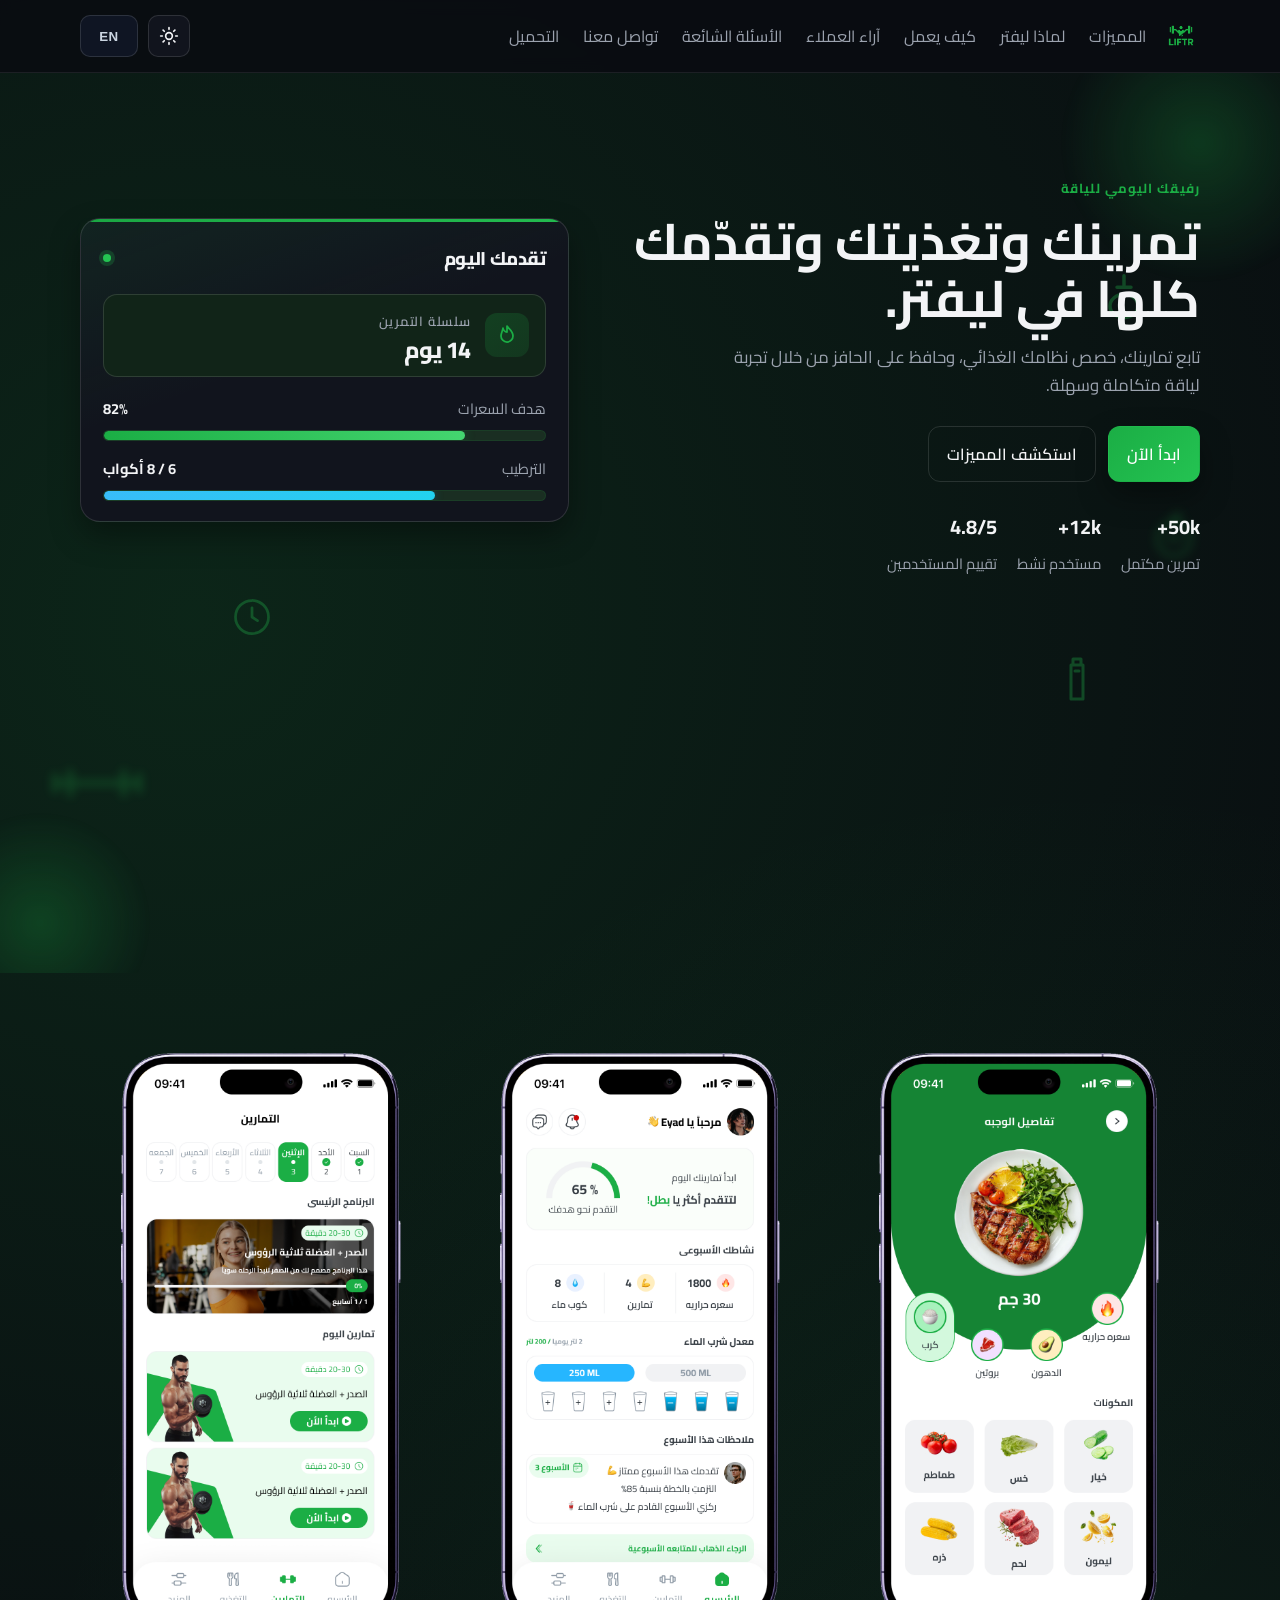
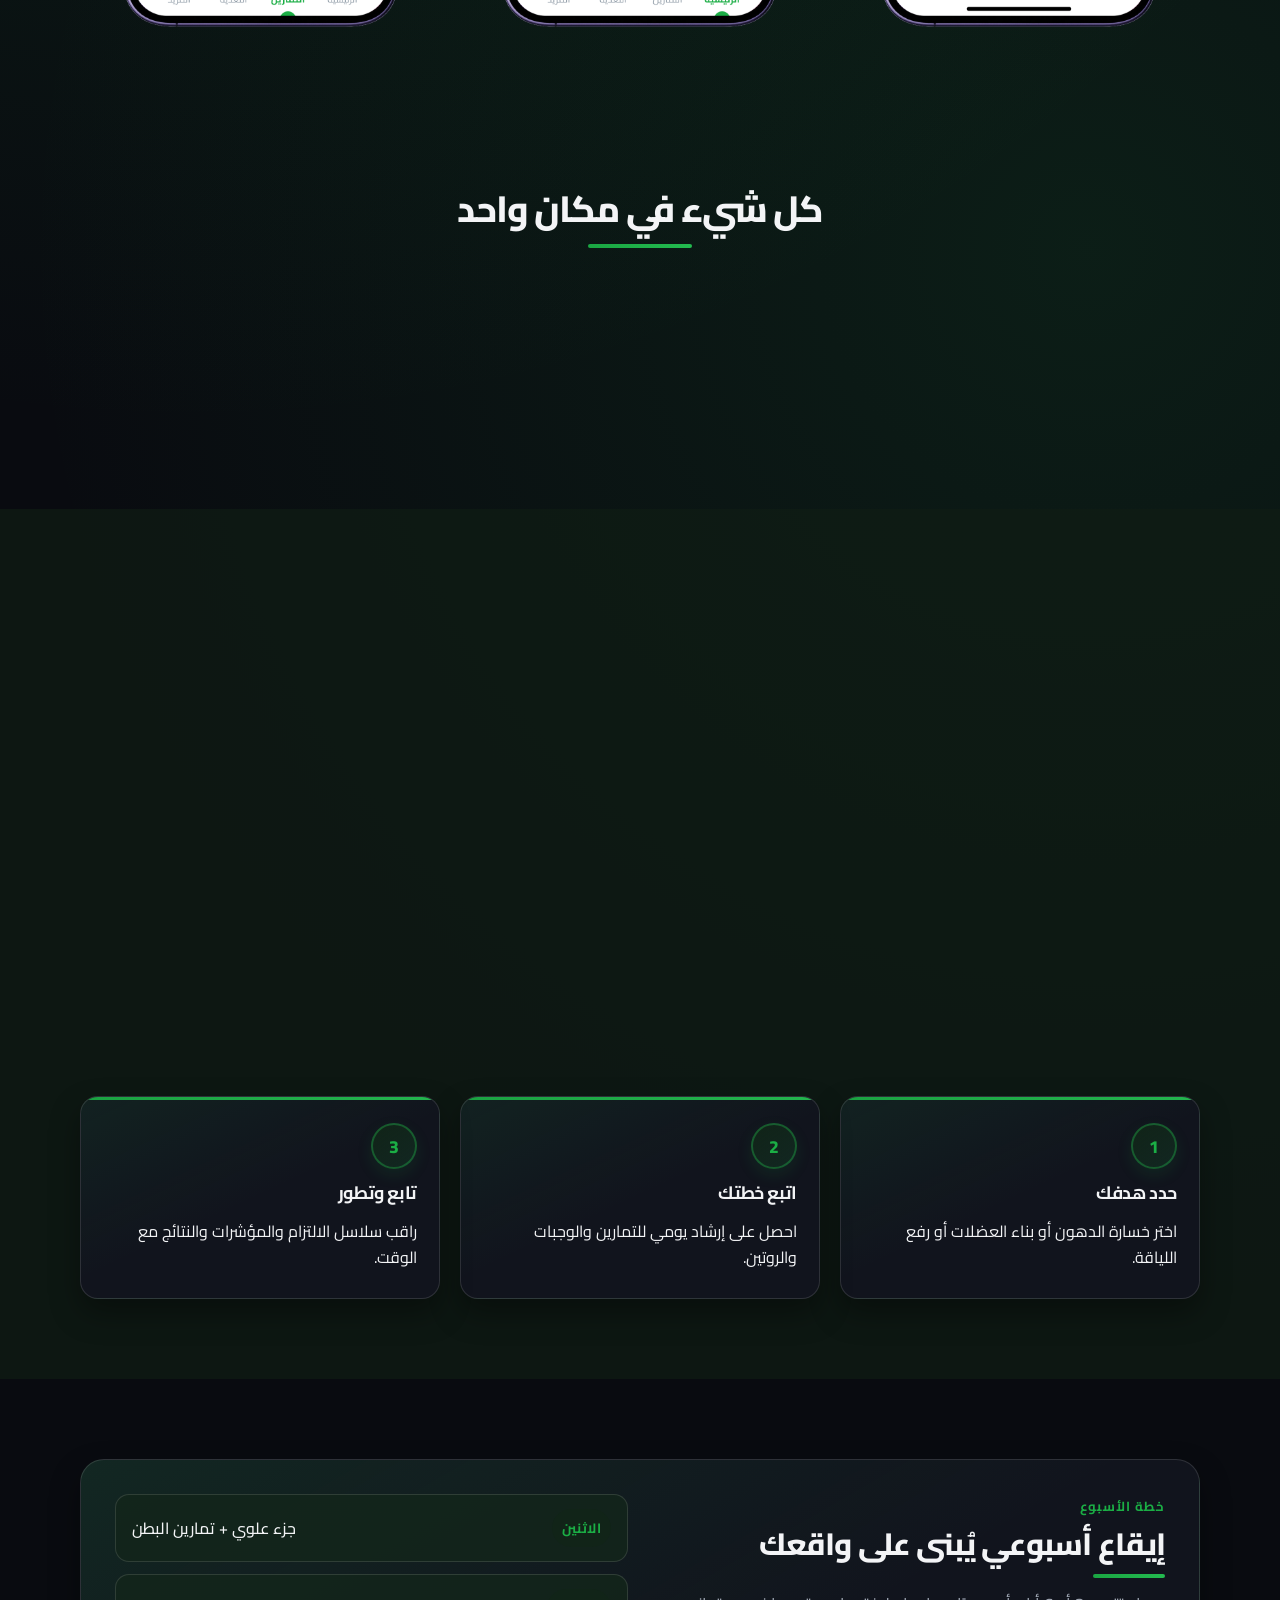
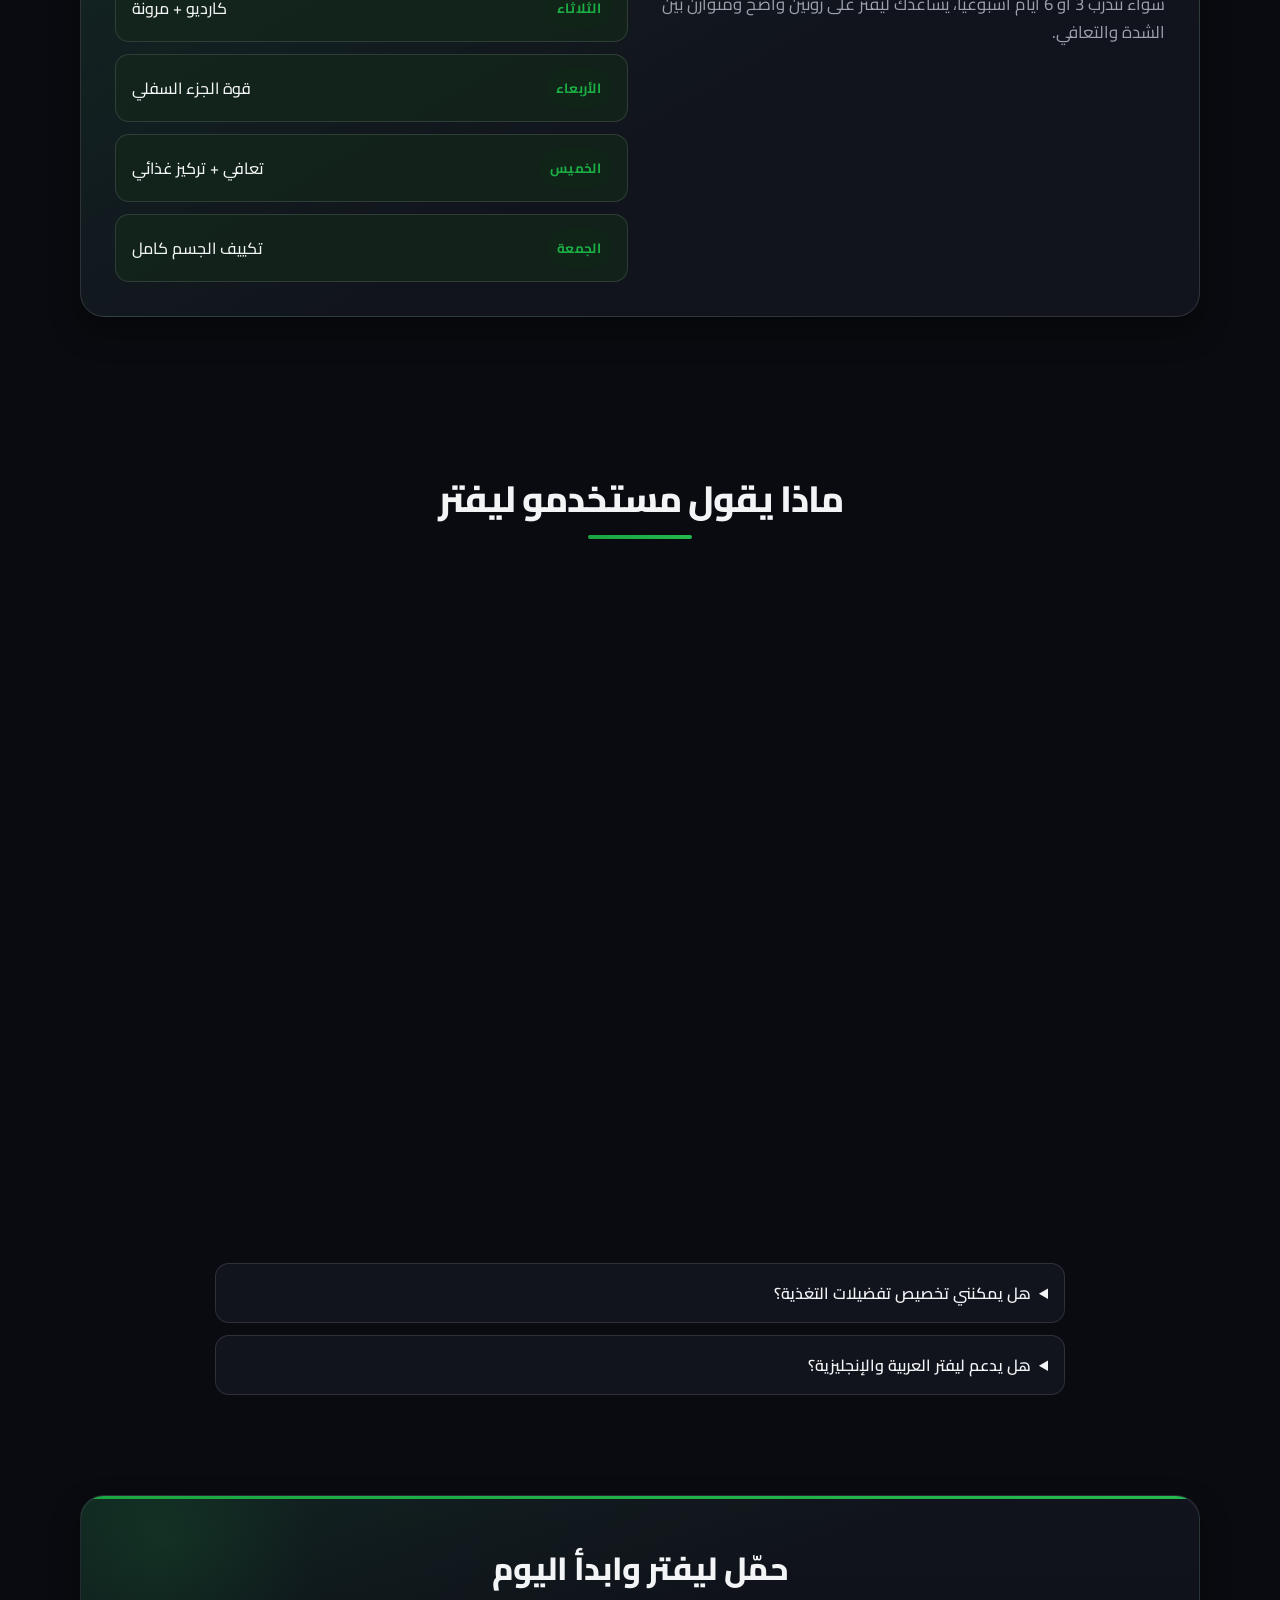
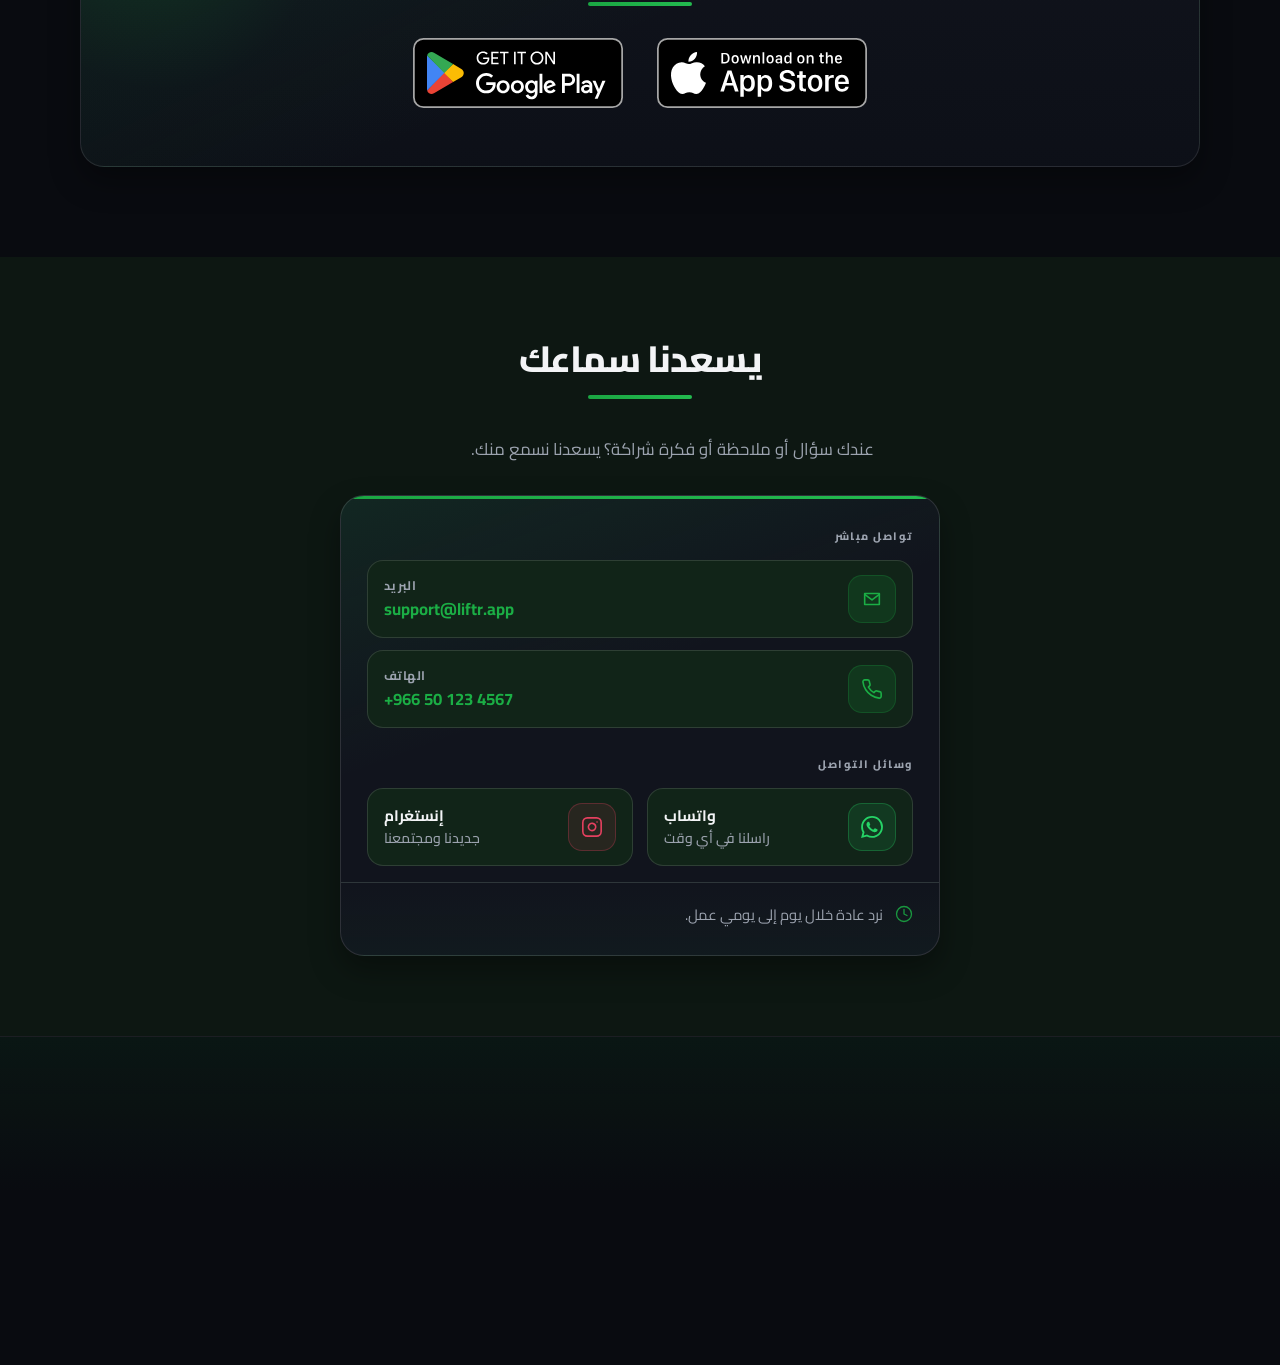
==== index.html @ 3a96a2fb "first commit" ====
<!DOCTYPE html>
<html lang="ar" dir="rtl">
  <head>
    <meta charset="UTF-8" />
    <script>
      (function () {
        try {
          var t = localStorage.getItem("siteTheme");
          document.documentElement.setAttribute(
            "data-theme",
            t === "light" || t === "dark" ? t : "dark"
          );
        } catch (e) {
          document.documentElement.setAttribute("data-theme", "dark");
        }
      })();
    </script>
    <meta name="viewport" content="width=device-width, initial-scale=1.0" />
    <title>Liftr - Fitness, Nutrition, Progress</title>
    <meta
      name="description"
      content="Liftr helps you build healthy habits with personalized workouts, nutrition tracking, and progress insights."
    />
    <link rel="preconnect" href="https://fonts.googleapis.com" />
    <link rel="preconnect" href="https://fonts.gstatic.com" crossorigin />
    <link
      href="https://fonts.googleapis.com/css2?family=Cairo:wght@400;500;600;700;800&display=swap"
      rel="stylesheet"
    />
    <link rel="stylesheet" href="./styles.css" />
  </head>
  <body>
    <header class="site-header reveal">
      <div class="container nav-wrap">
        <a href="#" class="logo" aria-label="Liftr home">
          <img src="./assets/logo.png" alt="Liftr logo" />
        </a>
        <nav class="nav" id="navMenu">
          <a href="#features" data-i18n="navFeatures">Features</a>
          <a href="#highlights" data-i18n="navHighlights">Highlights</a>
          <a href="#how-it-works" data-i18n="navHow">How it works</a>
          <a href="#testimonials" data-i18n="navTestimonials">Testimonials</a>
          <a href="#faq" data-i18n="navFaq">FAQ</a>
          <a href="#contact" data-i18n="navContact">Contact</a>
          <a href="#download" data-i18n="navDownload">Download</a>
        </nav>
        <div class="header-tools">
          <button type="button" class="theme-toggle" aria-label="Toggle light and dark theme">
            <svg
              class="icon-sun"
              xmlns="http://www.w3.org/2000/svg"
              width="20"
              height="20"
              fill="none"
              stroke="currentColor"
              stroke-width="2"
              stroke-linecap="round"
              viewBox="0 0 24 24"
              aria-hidden="true"
            >
              <circle cx="12" cy="12" r="4" />
              <path
                d="M12 2v2M12 20v2M4.93 4.93l1.41 1.41M17.66 17.66l1.41 1.41M2 12h2M20 12h2M6.34 17.66l-1.41 1.41M19.07 4.93l-1.41 1.41"
              />
            </svg>
            <svg
              class="icon-moon"
              xmlns="http://www.w3.org/2000/svg"
              width="20"
              height="20"
              fill="none"
              stroke="currentColor"
              stroke-width="2"
              stroke-linecap="round"
              stroke-linejoin="round"
              viewBox="0 0 24 24"
              aria-hidden="true"
            >
              <path d="M21 12.79A9 9 0 1111.21 3a7 7 0 009.79 9.79z" />
            </svg>
          </button>
          <button type="button" class="language-toggle" aria-label="Toggle language">EN</button>
        </div>
        <button class="menu-btn" id="menuBtn" aria-label="Toggle menu">
          <span></span><span></span><span></span>
        </button>
      </div>
    </header>

    <main>
      <section class="hero">
        <div class="hero-orb hero-orb-1"></div>
        <div class="hero-orb hero-orb-2"></div>
        <div class="hero-decor" aria-hidden="true">
          <div class="hero-float hero-float--blur hero-float--1">
            <svg xmlns="http://www.w3.org/2000/svg" viewBox="0 0 24 24" fill="none" stroke="currentColor" stroke-width="1.5" stroke-linecap="round" stroke-linejoin="round">
              <path d="M6 12h12M4 10v4M20 10v4M8 9v6M16 9v6" />
            </svg>
          </div>
          <div class="hero-float hero-float--sharp hero-float--2">
            <svg xmlns="http://www.w3.org/2000/svg" viewBox="0 0 24 24" fill="none" stroke="currentColor" stroke-width="1.5" stroke-linecap="round" stroke-linejoin="round">
              <path d="M12 2v4M9 7h6" />
              <ellipse cx="12" cy="15" rx="6" ry="5" />
            </svg>
          </div>
          <div class="hero-float hero-float--blur hero-float--3">
            <svg xmlns="http://www.w3.org/2000/svg" viewBox="0 0 24 24" fill="none" stroke="currentColor" stroke-width="1.5" stroke-linecap="round" stroke-linejoin="round">
              <path d="M2 12h20M1 10v4M23 10v4M5 9v6M19 9v6" />
            </svg>
          </div>
          <div class="hero-float hero-float--sharp hero-float--4">
            <svg xmlns="http://www.w3.org/2000/svg" viewBox="0 0 24 24" fill="none" stroke="currentColor" stroke-width="1.5" stroke-linecap="round" stroke-linejoin="round">
              <path d="M10 2h4v3h-4V2zM9 5h6v17H9V5zM11 8h2" />
            </svg>
          </div>
          <div class="hero-float hero-float--blur hero-float--5">
            <svg xmlns="http://www.w3.org/2000/svg" viewBox="0 0 24 24" fill="none" stroke="currentColor" stroke-width="1.5" stroke-linecap="round" stroke-linejoin="round">
              <circle cx="12" cy="14" r="7" />
              <path d="M12 7V4M12 4h3M9 14h6" />
            </svg>
          </div>
          <div class="hero-float hero-float--sharp hero-float--6">
            <svg xmlns="http://www.w3.org/2000/svg" viewBox="0 0 24 24" fill="none" stroke="currentColor" stroke-width="1.5" stroke-linecap="round" stroke-linejoin="round">
              <path d="M12 21a9 9 0 100-18 9 9 0 000 18z" />
              <path d="M12 7v5l3 2" />
            </svg>
          </div>
        </div>
        <div class="container hero-grid">
          <div class="reveal">
            <p class="eyebrow" data-i18n="heroEyebrow">YOUR FITNESS COMPANION</p>
            <h1 data-i18n="heroTitle">Workouts, nutrition, and progress—all in Liftr.</h1>
            <p class="hero-text" data-i18n="heroText">
              Track workouts, personalize nutrition, and stay motivated with a
              simple all-in-one fitness app experience.
            </p>
            <div class="hero-actions">
              <a href="#download" class="btn btn-primary" data-i18n="heroBtnPrimary">Get Started</a>
              <a href="#features" class="btn btn-outline" data-i18n="heroBtnSecondary">Explore Features</a>
            </div>
            <div class="metrics">
              <div class="reveal reveal-delay-3">
                <h3 class="count-up" data-target="50">0</h3>
                <p data-i18n="metricOne">Workouts completed</p>
              </div>
              <div class="reveal reveal-delay-4">
                <h3 class="count-up" data-target="12">0</h3>
                <p data-i18n="metricTwo">Active users</p>
              </div>
              <div class="reveal reveal-delay-5">
                <h3>4.8/5</h3>
                <p data-i18n="metricThree">User rating</p>
              </div>
            </div>
          </div>
          <div class="hero-card reveal reveal-delay-2">
            <div class="hero-card-header">
              <h2 data-i18n="progressTitle">Today's Progress</h2>
              <span class="hero-card-live" aria-hidden="true"></span>
            </div>

            <div class="hero-streak">
              <div class="hero-streak-icon" aria-hidden="true">
                <svg xmlns="http://www.w3.org/2000/svg" viewBox="0 0 24 24" fill="none" stroke="currentColor" stroke-width="1.75" stroke-linecap="round" stroke-linejoin="round">
                  <path d="M12 3c2 3 6 5 6 10a6 6 0 11-12 0c0-3 2-6 2-8 0 2 2 4 4 4z" />
                </svg>
              </div>
              <div class="hero-streak-copy">
                <p class="hero-streak-label" data-i18n="progressOneLabel">Workout Streak</p>
                <p class="hero-streak-value" data-i18n="progressOneValue">14 Days</p>
              </div>
            </div>

            <div class="hero-track">
              <div class="hero-track-head">
                <span data-i18n="progressTwoLabel">Calories Goal</span>
                <strong>82%</strong>
              </div>
              <div class="hero-bar" aria-hidden="true"><span style="width: 82%"></span></div>
            </div>

            <div class="hero-track">
              <div class="hero-track-head">
                <span data-i18n="progressThreeLabel">Hydration</span>
                <strong data-i18n="progressThreeValue">6 / 8 Glasses</strong>
              </div>
              <div class="hero-bar hero-bar--soft" aria-hidden="true"><span style="width: 75%"></span></div>
            </div>
          </div>
        </div>
      </section>

      <section class="section" id="screenshots">
        <div class="container">
          <div class="app-screens-grid">
            <article class="app-screen-card reveal reveal-delay-1">
              <img src="./assets/Device.png" alt="Liftr meal details screen" />
            </article>
            <article class="app-screen-card app-screen-card-featured reveal reveal-delay-2">
              <img src="./assets/Device2.png" alt="Liftr home dashboard screen" />
            </article>
            <article class="app-screen-card reveal reveal-delay-3">
              <img src="./assets/Device3.png" alt="Liftr workouts screen" />
            </article>
          </div>
        </div>
      </section>

      <section class="section" id="features">
        <div class="container">
          <h2 class="section-title reveal" data-i18n="featuresTitle">Everything in one place</h2>
          <div class="cards">
            <article class="card reveal reveal-delay-1">
              <h3 data-i18n="featureOneTitle">Smart Workouts</h3>
              <p data-i18n="featureOneText">
                Personalized training plans that adapt to your goals and level.
              </p>
            </article>
            <article class="card reveal reveal-delay-2">
              <h3 data-i18n="featureTwoTitle">Nutrition Tracking</h3>
              <p data-i18n="featureTwoText">
                Plan meals, monitor macros, and stay consistent with your diet.
              </p>
            </article>
            <article class="card reveal reveal-delay-3">
              <h3 data-i18n="featureThreeTitle">Progress Insights</h3>
              <p data-i18n="featureThreeText">
                Visualize your achievements and keep improving every week.
              </p>
            </article>
          </div>
        </div>
      </section>

      <section class="section alt" id="highlights">
        <div class="container highlights-grid">
          <article class="card highlight-card reveal reveal-delay-1">
            <div class="highlight-card-inner">
              <div class="highlight-card-icon" aria-hidden="true">
                <svg xmlns="http://www.w3.org/2000/svg" fill="none" viewBox="0 0 24 24" stroke-width="1.5" stroke="currentColor">
                  <path stroke-linecap="round" stroke-linejoin="round" d="M9.813 15.904L9 18.75l-.813-2.846a4.5 4.5 0 00-3.09-3.09L2.25 12l2.846-.813a4.5 4.5 0 003.09-3.09L9 5.25l.813 2.846a4.5 4.5 0 003.09 3.09L15.75 12l-2.846.813a4.5 4.5 0 00-3.09 3.09zM18.259 8.715L18 9.75l-.259-1.035a3.375 3.375 0 00-2.455-2.456L14.25 6l1.036-.259a3.375 3.375 0 002.455-2.456L18 2.25l.259 1.035a3.375 3.375 0 002.456 2.456L21.75 6l-1.035.259a3.375 3.375 0 00-2.456 2.456zM16.894 20.567L16.5 21.75l-.394-1.183a2.25 2.25 0 00-1.423-1.423L13.5 18.75l1.183-.394a2.25 2.25 0 001.423-1.423l.394-1.183.394 1.183a2.25 2.25 0 001.423 1.423l1.183.394-1.183.394a2.25 2.25 0 00-1.423 1.423z" />
                </svg>
              </div>
              <div class="highlight-card-content">
                <h3 data-i18n="highlightOneTitle">AI-based plan suggestions</h3>
                <p data-i18n="highlightOneText">
                  Liftr suggests balanced workout and meal combinations based on your selected goal and current progress.
                </p>
              </div>
            </div>
          </article>
          <article class="card highlight-card reveal reveal-delay-2">
            <div class="highlight-card-inner">
              <div class="highlight-card-icon" aria-hidden="true">
                <svg xmlns="http://www.w3.org/2000/svg" fill="none" viewBox="0 0 24 24" stroke-width="1.5" stroke="currentColor">
                  <path stroke-linecap="round" stroke-linejoin="round" d="M14.857 17.082a23.848 23.848 0 005.454-1.082A2.918 2.918 0 0018.75 14.25v-2.109a8.25 8.25 0 10-16.5 0v2.109a2.918 2.918 0 001.059 2.688 23.848 23.848 0 005.454 1.082M9.75 19.5h4.5M12 21.75a2.25 2.25 0 002.25-2.25h-4.5a2.25 2.25 0 002.25 2.25z" />
                </svg>
              </div>
              <div class="highlight-card-content">
                <h3 data-i18n="highlightTwoTitle">Daily habit reminders</h3>
                <p data-i18n="highlightTwoText">
                  Build consistency with hydration, nutrition, and movement reminders tailored to your schedule.
                </p>
              </div>
            </div>
          </article>
          <article class="card highlight-card reveal reveal-delay-3">
            <div class="highlight-card-inner">
              <div class="highlight-card-icon" aria-hidden="true">
                <svg xmlns="http://www.w3.org/2000/svg" fill="none" viewBox="0 0 24 24" stroke-width="1.5" stroke="currentColor">
                  <path stroke-linecap="round" stroke-linejoin="round" d="M15 19.128a9.38 9.38 0 002.625.372 9.337 9.337 0 004.121-.952 4.125 4.125 0 00-7.533-2.493M15 19.128v-.003c0-1.113-.285-2.16-.786-3.07M15 19.128v.106A12.318 12.318 0 018.624 21c-2.331 0-4.512-.645-6.374-1.766l-.001-.109a6.375 6.375 0 0111.964-3.07M12 6.375a3.375 3.375 0 11-6.75 0 3.375 3.375 0 016.75 0Zm8.25 2.25a2.625 2.625 0 11-5.25 0 2.625 2.625 0 015.25 0Z" />
                </svg>
              </div>
              <div class="highlight-card-content">
                <h3 data-i18n="highlightThreeTitle">Community motivation</h3>
                <p data-i18n="highlightThreeText">
                  Stay encouraged with progress sharing, badges, and friendly milestones that keep you moving forward.
                </p>
              </div>
            </div>
          </article>
          <article class="card highlight-card reveal reveal-delay-4">
            <div class="highlight-card-inner">
              <div class="highlight-card-icon" aria-hidden="true">
                <svg xmlns="http://www.w3.org/2000/svg" fill="none" viewBox="0 0 24 24" stroke-width="1.5" stroke="currentColor">
                  <path stroke-linecap="round" stroke-linejoin="round" d="M3 13.125C3 12.504 3.504 12 4.125 12h2.25c.621 0 1.125.504 1.125 1.125v6.75C7.5 20.496 6.996 21 6.375 21h-2.25A1.125 1.125 0 013 19.875v-6.75zM9.75 8.625c0-.621.504-1.125 1.125-1.125h2.25c.621 0 1.125.504 1.125 1.125v11.25c0 .621-.504 1.125-1.125 1.125h-2.25a1.125 1.125 0 01-1.125-1.125V8.625zM16.5 4.125c0-.621.504-1.125 1.125-1.125h2.25C20.496 3 21 3.504 21 4.125v15.75c0 .621-.504 1.125-1.125 1.125h-2.25a1.125 1.125 0 01-1.125-1.125V4.125z" />
                </svg>
              </div>
              <div class="highlight-card-content">
                <h3 data-i18n="highlightFourTitle">Performance analytics</h3>
                <p data-i18n="highlightFourText">
                  See trends for strength, endurance, and calorie balance across days, weeks, and months.
                </p>
              </div>
            </div>
          </article>
        </div>
      </section>

      <section class="section alt" id="how-it-works">
        <div class="container">
          <h2 class="section-title reveal" data-i18n="howTitle">Three steps to a stronger routine</h2>
          <div class="steps">
            <div class="step reveal reveal-delay-1">
              <span>1</span>
              <h3 data-i18n="stepOneTitle">Set your goal</h3>
              <p data-i18n="stepOneText">Choose fat loss, muscle gain, or improved endurance.</p>
            </div>
            <div class="step reveal reveal-delay-2">
              <span>2</span>
              <h3 data-i18n="stepTwoTitle">Follow your plan</h3>
              <p data-i18n="stepTwoText">Get daily guidance for training, meals, and routines.</p>
            </div>
            <div class="step reveal reveal-delay-3">
              <span>3</span>
              <h3 data-i18n="stepThreeTitle">Track and improve</h3>
              <p data-i18n="stepThreeText">See your streaks, metrics, and milestones over time.</p>
            </div>
          </div>
        </div>
      </section>

      <section class="section">
        <div class="container weekly-plan">
          <div class="weekly-plan-intro reveal">
            <p class="eyebrow" data-i18n="weeklyEyebrow">WEEKLY FLOW</p>
            <h2 class="section-title section-title--start reveal" data-i18n="weeklyTitle">A weekly rhythm built around your life</h2>
            <p class="hero-text" data-i18n="weeklyText">
              Whether you train 3 days or 6 days a week, Liftr helps you keep a
              clear routine with balanced training intensity and recovery.
            </p>
          </div>
          <div class="plan-list">
            <div class="reveal reveal-delay-1"><strong data-i18n="dayMon">Mon</strong><span data-i18n="planMon">Upper Body + Core</span></div>
            <div class="reveal reveal-delay-2"><strong data-i18n="dayTue">Tue</strong><span data-i18n="planTue">Cardio + Mobility</span></div>
            <div class="reveal reveal-delay-3"><strong data-i18n="dayWed">Wed</strong><span data-i18n="planWed">Lower Body Strength</span></div>
            <div class="reveal reveal-delay-4"><strong data-i18n="dayThu">Thu</strong><span data-i18n="planThu">Recovery + Nutrition Focus</span></div>
            <div class="reveal reveal-delay-5"><strong data-i18n="dayFri">Fri</strong><span data-i18n="planFri">Full Body Conditioning</span></div>
          </div>
        </div>
      </section>

      <section class="section" id="testimonials">
        <div class="container">
          <h2 class="section-title reveal" data-i18n="testimonialsTitle">What Liftr users are saying</h2>
          <div class="cards testimonials">
            <blockquote class="card testimonial-card reveal reveal-delay-1">
              <span data-i18n="quoteOne">"Liftr made fitness simple for me. I finally stayed consistent."</span>
              <cite data-i18n="quoteOneName">- Eyad</cite>
            </blockquote>
            <blockquote class="card testimonial-card reveal reveal-delay-2">
              <span data-i18n="quoteTwo">"I can see progress every week, and that keeps me motivated."</span>
              <cite data-i18n="quoteTwoName">- Mohamed</cite>
            </blockquote>
            <blockquote class="card testimonial-card reveal reveal-delay-3">
              <span data-i18n="quoteThree">"Having my plan and meals in one place saves me time every day."</span>
              <cite data-i18n="quoteThreeName">- Ammar</cite>
            </blockquote>
            <blockquote class="card testimonial-card reveal reveal-delay-4">
              <span data-i18n="quoteFour">"The workout and meal flow is very smooth. Great app design."</span>
              <cite data-i18n="quoteFourName">- Rana</cite>
            </blockquote>
          </div>
        </div>
      </section>

      <section class="section" id="faq">
        <div class="container">
          <h2 class="section-title reveal" data-i18n="faqTitle">Questions, answered</h2>
          <div class="faq-list">
            <details class="faq-item reveal reveal-delay-1">
              <summary data-i18n="faqOneQ">Is Liftr suitable for beginners?</summary>
              <p data-i18n="faqOneA">
                Yes. You can start with beginner-friendly plans and gradually
                level up as your confidence and strength improve.
              </p>
            </details>
            <details class="faq-item reveal reveal-delay-2">
              <summary data-i18n="faqTwoQ">Can I customize my nutrition preferences?</summary>
              <p data-i18n="faqTwoA">
                Absolutely. Liftr supports food preferences, disliked foods, and
                personalized nutrition goals.
              </p>
            </details>
            <details class="faq-item reveal reveal-delay-3">
              <summary data-i18n="faqThreeQ">Does Liftr support Arabic and English?</summary>
              <p data-i18n="faqThreeA">
                Yes. The app experience supports both Arabic and English language
                options.
              </p>
            </details>
          </div>
        </div>
      </section>

      <section class="cta" id="download">
        <div class="container cta-box reveal">
          <h2 class="section-title section-title--cta reveal" data-i18n="ctaTitle">Download Liftr and start today</h2>
          <div class="store-badges">
            <a href="#" class="store-badge" aria-label="Download on the App Store">
              <img
                class="store-badge-image"
                alt="Download on the App Store"
                src="./assets/appStore.svg"
              />
            </a>
            <a href="#" class="store-badge" aria-label="Get it on Google Play">
              <img
                class="store-badge-image"
                alt="Get it on Google Play"
                src="./assets/googlePlay.svg"
              />
            </a>
          </div>
        </div>
      </section>

      <section class="section alt" id="contact">
        <div class="container">
          <h2 class="section-title reveal" data-i18n="contactTitle">We'd love to hear from you</h2>
          <p class="contact-intro reveal reveal-delay-1" data-i18n="contactText">
            Questions, feedback, or partnership ideas? We would love to hear from you.
          </p>
          <div class="contact-card reveal reveal-delay-2">
            <div class="contact-card-body">
              <div class="contact-group">
                <p class="contact-group-label" data-i18n="contactDirectLabel">Direct</p>
                <div class="contact-links">
                  <a class="contact-link contact-link--email" href="mailto:support@liftr.app">
                    <span class="contact-link-icon-wrap" aria-hidden="true">
                      <span class="contact-link-icon">
                        <svg xmlns="http://www.w3.org/2000/svg" width="22" height="22" fill="none" stroke="currentColor" stroke-width="1.75" stroke-linecap="round" stroke-linejoin="round" viewBox="0 0 24 24">
                          <path d="M4 6h16v12H4V6z" />
                          <path d="M4 7l8 6 8-6" />
                        </svg>
                      </span>
                    </span>
                    <span class="contact-link-text">
                      <span class="contact-link-title contact-link-title--eyebrow" data-i18n="contactEmailLabel">Email</span>
                      <span class="contact-link-value" data-i18n="contactEmail">support@liftr.app</span>
                    </span>
                  </a>
                  <a class="contact-link contact-link--phone" href="tel:+966501234567">
                    <span class="contact-link-icon-wrap" aria-hidden="true">
                      <span class="contact-link-icon">
                        <svg xmlns="http://www.w3.org/2000/svg" width="22" height="22" fill="none" stroke="currentColor" stroke-width="1.75" stroke-linecap="round" stroke-linejoin="round" viewBox="0 0 24 24">
                          <path d="M22 16.92v3a2 2 0 0 1-2.18 2 19.79 19.79 0 0 1-8.63-3.07 19.5 19.5 0 0 1-6-6 19.79 19.79 0 0 1-3.07-8.67A2 2 0 0 1 4.11 2h3a2 2 0 0 1 2 1.72 12.84 12.84 0 0 0 .7 2.81 2 2 0 0 1-.45 2.11L8.09 9.91a16 16 0 0 0 6 6l1.27-1.27a2 2 0 0 1 2.11-.45 12.84 12.84 0 0 0 2.81.7A2 2 0 0 1 22 16.92z" />
                        </svg>
                      </span>
                    </span>
                    <span class="contact-link-text">
                      <span class="contact-link-title contact-link-title--eyebrow" data-i18n="contactPhoneLabel">Phone</span>
                      <span class="contact-link-value" data-i18n="contactPhone" dir="ltr">+966 50 123 4567</span>
                    </span>
                  </a>
                </div>
              </div>
              <div class="contact-group">
                <p class="contact-group-label" data-i18n="contactSocialLabel">Social</p>
                <div class="contact-links contact-links--social">
                  <a
                    class="contact-link contact-link--whatsapp"
                    href="https://wa.me/966501234567"
                    target="_blank"
                    rel="noopener noreferrer"
                  >
                    <span class="contact-link-icon-wrap" aria-hidden="true">
                      <span class="contact-link-icon">
                        <svg xmlns="http://www.w3.org/2000/svg" width="22" height="22" viewBox="0 0 24 24" fill="currentColor" aria-hidden="true">
                          <path
                            d="M17.472 14.382c-.297-.149-1.758-.867-2.03-.967-.273-.099-.471-.148-.67.15-.197.297-.767.966-.94 1.164-.173.199-.347.223-.644.075-.297-.15-1.255-.463-2.39-1.475-.883-.788-1.48-1.761-1.653-2.059-.173-.297-.018-.458.13-.606.134-.133.298-.347.446-.52.149-.174.198-.298.298-.497.099-.198.05-.371-.025-.52-.075-.149-.669-1.612-.916-2.207-.242-.579-.487-.5-.669-.51-.173-.008-.371-.01-.57-.01-.198 0-.52.074-.792.372-.272.297-1.04 1.016-1.04 2.479 0 1.462 1.065 2.875 1.213 3.074.149.198 2.096 3.2 5.077 4.487.709.306 1.262.489 1.694.625.712.227 1.36.195 1.871.118.571-.085 1.758-.719 2.006-1.413.248-.694.248-1.289.173-1.413-.074-.124-.272-.198-.57-.347m-5.421 7.403h-.004a9.87 9.87 0 01-5.031-1.378l-.361-.214-3.741.982.998-3.648-.235-.374a9.86 9.86 0 01-1.51-5.26c.001-5.45 4.436-9.884 9.888-9.884 2.64 0 5.122 1.03 6.988 2.898a9.825 9.825 0 012.893 6.994c-.003 5.45-4.437 9.884-9.885 9.884m8.413-18.297A11.815 11.815 0 0012.05 0C5.495 0 .16 5.335.157 11.892c0 2.096.547 4.142 1.588 5.945L.057 24l6.305-1.654a11.882 11.882 0 005.683 1.448h.005c6.554 0 11.89-5.335 11.893-11.893a11.821 11.821 0 00-3.48-8.413z"
                          />
                        </svg>
                      </span>
                    </span>
                    <span class="contact-link-text">
                      <span class="contact-link-title" data-i18n="contactWhatsApp">WhatsApp</span>
                      <span class="contact-link-hint" data-i18n="contactWhatsAppHint">Message us anytime</span>
                    </span>
                  </a>
                  <a
                    class="contact-link contact-link--instagram"
                    href="https://www.instagram.com/liftr.app/"
                    target="_blank"
                    rel="noopener noreferrer"
                  >
                    <span class="contact-link-icon-wrap" aria-hidden="true">
                      <span class="contact-link-icon">
                        <svg xmlns="http://www.w3.org/2000/svg" width="22" height="22" viewBox="0 0 24 24" fill="none" stroke="currentColor" stroke-width="1.75" stroke-linecap="round" stroke-linejoin="round" aria-hidden="true">
                          <rect x="2" y="2" width="20" height="20" rx="5" ry="5" />
                          <path d="M16 11.37A4 4 0 1 1 12.63 8 4 4 0 0 1 16 11.37z" />
                          <line x1="17.5" y1="6.5" x2="17.51" y2="6.5" />
                        </svg>
                      </span>
                    </span>
                    <span class="contact-link-text">
                      <span class="contact-link-title" data-i18n="contactInstagram">Instagram</span>
                      <span class="contact-link-hint" data-i18n="contactInstagramHint">Updates &amp; community</span>
                    </span>
                  </a>
                </div>
              </div>
            </div>
            <div class="contact-note-wrap">
              <span class="contact-note-icon" aria-hidden="true">
                <svg xmlns="http://www.w3.org/2000/svg" width="18" height="18" fill="none" stroke="currentColor" stroke-width="1.75" stroke-linecap="round" stroke-linejoin="round" viewBox="0 0 24 24">
                  <circle cx="12" cy="12" r="10" />
                  <path d="M12 6v6l4 2" />
                </svg>
              </span>
              <p class="contact-note" data-i18n="contactNote">We usually reply within 1–2 business days.</p>
            </div>
          </div>
        </div>
      </section>
    </main>

    <footer class="site-footer">
      <div class="container footer-inner reveal">
        <div class="footer-grid">
          <div class="footer-brand-block">
            <a href="#" class="footer-brand" aria-label="Liftr home">
              <img src="./assets/logo.png" alt="" width="40" height="40" decoding="async" />
            </a>
            <p class="footer-tagline" data-i18n="footerTagline">
              Fitness, nutrition, and progress in one simple app.
            </p>
          </div>
          <nav class="footer-nav" aria-label="Footer">
            <p class="footer-nav-heading" data-i18n="footerQuickHeading">Quick links</p>
            <ul class="footer-nav-list">
              <li><a href="#features" data-i18n="navFeatures">Features</a></li>
              <li><a href="#highlights" data-i18n="navHighlights">Highlights</a></li>
              <li><a href="#how-it-works" data-i18n="navHow">How it works</a></li>
              <li><a href="#faq" data-i18n="navFaq">FAQ</a></li>
              <li><a href="#contact" data-i18n="navContact">Contact</a></li>
              <li><a href="#download" data-i18n="navDownload">Download</a></li>
            </ul>
          </nav>
        </div>
        <div class="footer-meta">
          <p class="footer-copy" data-i18n-html="footerRights">
            © <span id="year"></span> Liftr. All rights reserved.
          </p>
          <div class="footer-legal-links">
            <a href="./privacy-policy.html" data-i18n="footerPrivacy">Privacy Policy</a>
            <span class="footer-meta-sep" aria-hidden="true">·</span>
            <a href="./terms-and-conditions.html" data-i18n="footerTerms">Terms & Conditions</a>
          </div>
        </div>
      </div>
    </footer>

    <script src="./theme.js"></script>
    <script src="./script.js"></script>
  </body>
</html>
---- styles.css ----
:root {
  --primary: #1bae45;
  --primary-2: #24c352;
}

html {
  color-scheme: dark;
  --bg: #090b10;
  --panel: #11141d;
  --text: #f3f4f6;
  --muted: #9ca3af;
  --primary-light: #112418;
  --border: rgba(255, 255, 255, 0.12);
  --shadow: 0 14px 30px rgba(0, 0, 0, 0.35);
  --header-bg: rgba(10, 12, 18, 0.92);
  --header-border: rgba(255, 255, 255, 0.08);
  --body-gradient: radial-gradient(circle at 15% 10%, rgba(27, 174, 69, 0.16), transparent 25%),
    radial-gradient(circle at 85% 30%, rgba(36, 195, 82, 0.1), transparent 24%), #090b10;
  --alt-bg: rgba(16, 30, 21, 0.66);
  --plan-row-bg: rgba(20, 38, 27, 0.84);
  --bar-track: #1a2e22;
  --menu-icon: #d1d5db;
  --cta-bg: linear-gradient(180deg, rgba(17, 20, 29, 0.98), rgba(13, 16, 24, 0.98));
  --cta-border: rgba(255, 255, 255, 0.1);
  --app-screen-bg: linear-gradient(180deg, rgba(17, 20, 29, 0.98), rgba(13, 16, 24, 0.98));
  --app-screen-border: rgba(255, 255, 255, 0.1);
  --nav-mobile-bg: #11141d;
  --footer-border: rgba(255, 255, 255, 0.08);
  --cite-color: #4ade80;
  --legal-body-gradient: var(--body-gradient);
  --legal-hero-title: #24c352;
  --legal-badge-border: rgba(36, 195, 82, 0.35);
  --legal-badge-bg: rgba(27, 174, 69, 0.14);
  --legal-badge-text: #24c352;
  --legal-item-border: rgba(255, 255, 255, 0.1);
  --legal-item-bg: rgba(9, 12, 18, 0.72);
  --legal-item-heading: #f9fafb;
  --legal-item-text: #d1d5db;
  --legal-lang-bg: rgba(17, 24, 39, 0.85);
  --legal-lang-border: rgba(255, 255, 255, 0.1);
  --legal-lang-btn: #cbd5e1;
  --legal-lang-active-bg: linear-gradient(135deg, #1bae45, #24c352);
  --legal-lang-active-color: #ffffff;
  --legal-lang-active-border: #1bae45;
}

html[data-theme="light"] {
  color-scheme: light;
  --bg: #f7fff9;
  --panel: #ffffff;
  --text: #10321b;
  --muted: #5f7d69;
  --primary-light: #e9fcee;
  --border: #cfeedd;
  --shadow: 0 10px 25px rgba(27, 174, 69, 0.12);
  --header-bg: rgba(247, 255, 249, 0.9);
  --header-border: #e2f6ea;
  --body-gradient: linear-gradient(180deg, #f7fff9 0%, #effcf3 100%);
  --alt-bg: #e9fcee;
  --plan-row-bg: #e9fcee;
  --bar-track: #daf5e4;
  --menu-icon: #10321b;
  --cta-bg: linear-gradient(145deg, #effcf3, #e9fcee);
  --cta-border: #bce9cd;
  --app-screen-bg: #ffffff;
  --app-screen-border: #cfeedd;
  --nav-mobile-bg: #ffffff;
  --footer-border: #dff4e8;
  --cite-color: #2e934c;
  --legal-body-gradient: var(--body-gradient);
  --legal-hero-title: var(--primary);
  --legal-badge-border: rgba(27, 174, 69, 0.35);
  --legal-badge-bg: rgba(27, 174, 69, 0.12);
  --legal-badge-text: var(--primary-2);
  --legal-item-border: var(--border);
  --legal-item-bg: var(--primary-light);
  --legal-item-heading: var(--text);
  --legal-item-text: var(--muted);
  --legal-lang-bg: #f3f4f6;
  --legal-lang-border: #e5e7eb;
  --legal-lang-btn: #4b5563;
  --legal-lang-active-bg: #ffffff;
  --legal-lang-active-color: #111827;
  --legal-lang-active-border: #d1d5db;
}

* {
  box-sizing: border-box;
}

html,
body {
  margin: 0;
  padding: 0;
  font-family: "Cairo", sans-serif;
  background: var(--body-gradient);
  color: var(--text);
  scroll-behavior: smooth;
}

a {
  color: inherit;
  text-decoration: none;
}

.container {
  width: min(1120px, 92%);
  margin: 0 auto;
}

.site-header {
  position: sticky;
  top: 0;
  z-index: 100;
  backdrop-filter: blur(8px);
  background: var(--header-bg);
  border-bottom: 1px solid var(--header-border);
}

.nav-wrap {
  min-height: 72px;
  display: flex;
  align-items: center;
  justify-content: space-between;
  gap: 16px;
}

.logo {
  display: inline-flex;
  align-items: center;
  gap: 10px;
  font-size: 1.2rem;
  font-weight: 800;
  letter-spacing: 0.4px;
  color: var(--primary);
}

.logo img {
  width: 38px;
  height: 38px;
  object-fit: contain;
}

.nav {
  display: flex;
  gap: 24px;
  color: var(--muted);
}

.nav a:hover {
  color: var(--primary);
}

.header-tools {
  display: flex;
  align-items: center;
  gap: 10px;
  margin-inline-start: auto;
}

.language-toggle,
.theme-toggle {
  min-width: 54px;
  height: 42px;
  border-radius: 10px;
  border: 1px solid var(--border);
  background: var(--panel);
  color: var(--text);
  font-weight: 700;
  cursor: pointer;
  transition: transform 0.2s ease, border-color 0.2s ease, background 0.2s ease;
}

.language-toggle:hover,
.theme-toggle:hover {
  transform: translateY(-1px);
  border-color: var(--primary);
}

.language-toggle {
  min-width: 58px;
  letter-spacing: 0.4px;
}

html[data-theme="dark"] .language-toggle {
  background: rgba(17, 24, 39, 0.85);
  color: #cbd5e1;
}

html[data-theme="light"] .language-toggle {
  background: #f8fffa;
  color: #1f2937;
}

.theme-toggle {
  width: 42px;
  min-width: 42px;
  display: inline-flex;
  align-items: center;
  justify-content: center;
  padding: 0;
  font-weight: 600;
}

.theme-toggle svg {
  display: block;
}

.theme-toggle .icon-moon {
  display: none;
}

.theme-toggle .icon-sun {
  display: block;
}

html[data-theme="light"] .theme-toggle .icon-sun {
  display: none;
}

html[data-theme="light"] .theme-toggle .icon-moon {
  display: block;
}

.menu-btn {
  display: none;
  width: 42px;
  height: 42px;
  border: 1px solid var(--border);
  border-radius: 10px;
  background: transparent;
  cursor: pointer;
  padding: 8px;
}

.menu-btn span {
  display: block;
  height: 2px;
  margin: 5px 0;
  background: var(--menu-icon);
}

.hero {
  padding: 90px 0 70px;
  position: relative;
  overflow: hidden;
  min-height: 100svh;
  display: flex;
  align-items: flex-start;
}

.hero-grid {
  display: grid;
  grid-template-columns: 1.1fr 0.9fr;
  gap: 34px;
  align-items: center;
  position: relative;
  z-index: 2;
}

.hero-orb {
  position: absolute;
  z-index: 0;
  border-radius: 50%;
  background: radial-gradient(circle, rgba(27, 174, 69, 0.25), transparent 70%);
  filter: blur(3px);
  animation: float 7s ease-in-out infinite;
}

.hero-orb-1 {
  width: 280px;
  height: 280px;
  top: -70px;
  right: -60px;
}

.hero-orb-2 {
  width: 220px;
  height: 220px;
  left: -70px;
  bottom: -60px;
  animation-delay: 1.7s;
}

.hero-decor {
  position: absolute;
  inset: 0;
  z-index: 1;
  pointer-events: none;
  overflow: hidden;
}

.hero-float {
  position: absolute;
  color: rgba(36, 195, 82, 0.42);
}

html[data-theme="light"] .hero-float {
  color: rgba(27, 174, 69, 0.38);
}

.hero-float svg {
  display: block;
  width: 100%;
  height: 100%;
}

.hero-float--blur {
  filter: blur(5px);
  opacity: 0.55;
}

.hero-float--sharp {
  filter: none;
  opacity: 0.72;
}

.hero-float--1 {
  width: 68px;
  height: 68px;
  top: 14%;
  left: 6%;
  animation: hero-float-drift 8s ease-in-out infinite;
}

.hero-float--2 {
  width: 56px;
  height: 56px;
  top: 22%;
  right: 10%;
  animation: hero-float-drift 9.5s ease-in-out infinite reverse;
  animation-delay: 0.4s;
}

.hero-float--3 {
  width: 92px;
  height: 92px;
  bottom: 16%;
  left: 4%;
  animation: hero-float-drift 10s ease-in-out infinite;
  animation-delay: 1.1s;
}

.hero-float--4 {
  width: 48px;
  height: 48px;
  bottom: 30%;
  right: 14%;
  animation: hero-float-drift 7.2s ease-in-out infinite reverse;
  animation-delay: 0.2s;
}

.hero-float--5 {
  width: 58px;
  height: 58px;
  top: 48%;
  right: 6%;
  animation: hero-float-drift 8.8s ease-in-out infinite;
  animation-delay: 1.8s;
}

.hero-float--6 {
  width: 44px;
  height: 44px;
  top: 58%;
  left: 18%;
  animation: hero-float-drift 9s ease-in-out infinite reverse;
  animation-delay: 0.9s;
}

@keyframes hero-float-drift {
  0%,
  100% {
    transform: translate(0, 0) rotate(0deg);
  }

  33% {
    transform: translate(10px, -16px) rotate(5deg);
  }

  66% {
    transform: translate(-12px, 10px) rotate(-4deg);
  }
}

@media (prefers-reduced-motion: reduce) {
  .hero-float {
    animation: none !important;
  }
}

.eyebrow {
  color: var(--primary);
  letter-spacing: 1px;
  font-weight: 700;
  font-size: 0.82rem;
}

h1 {
  font-size: clamp(2rem, 4vw, 3.4rem);
  line-height: 1.1;
  margin: 12px 0 16px;
}

.hero-text {
  color: var(--muted);
  font-size: 1.05rem;
  line-height: 1.7;
  max-width: 56ch;
}

.hero-actions {
  margin: 26px 0;
  display: flex;
  gap: 12px;
  flex-wrap: wrap;
}

.btn {
  display: inline-flex;
  align-items: center;
  justify-content: center;
  border-radius: 12px;
  padding: 12px 18px;
  font-weight: 600;
  border: 1px solid transparent;
  transition: transform 0.2s ease, opacity 0.2s ease;
}

.btn:hover {
  transform: translateY(-1px);
}

.btn-primary {
  background: linear-gradient(135deg, var(--primary), var(--primary-2));
  color: white;
  box-shadow: var(--shadow);
}

.btn-outline {
  border-color: var(--border);
  color: var(--text);
}

.metrics {
  display: flex;
  gap: 20px;
  flex-wrap: wrap;
}

.metrics h3 {
  margin: 0;
  font-size: 1.25rem;
}

.metrics p {
  margin: 5px 0 0;
  color: var(--muted);
  font-size: 0.92rem;
}

.hero-card {
  position: relative;
  overflow: hidden;
  background: linear-gradient(160deg, rgba(27, 174, 69, 0.1) 0%, transparent 45%), var(--panel);
  border: 1px solid var(--border);
  border-radius: 20px;
  padding: 22px 22px 20px;
  box-shadow: var(--shadow);
}

.hero-card::before {
  content: "";
  position: absolute;
  inset-inline: 0;
  top: 0;
  height: 3px;
  background: linear-gradient(90deg, var(--primary), var(--primary-2));
  opacity: 0.95;
}

.hero-card-header {
  display: flex;
  align-items: center;
  justify-content: space-between;
  gap: 12px;
  margin-bottom: 18px;
}

.hero-card-header h2 {
  margin: 0;
  font-size: 1.15rem;
  font-weight: 800;
  letter-spacing: -0.02em;
}

.hero-card-live {
  width: 8px;
  height: 8px;
  border-radius: 50%;
  background: var(--primary-2);
  box-shadow: 0 0 0 4px rgba(36, 195, 82, 0.2);
  animation: hero-live-pulse 2.2s ease-in-out infinite;
}

@keyframes hero-live-pulse {
  0%,
  100% {
    opacity: 1;
    transform: scale(1);
  }

  50% {
    opacity: 0.75;
    transform: scale(1.05);
  }
}

@media (prefers-reduced-motion: reduce) {
  .hero-card-live {
    animation: none;
  }
}

.hero-streak {
  display: flex;
  align-items: center;
  gap: 14px;
  padding: 14px 16px;
  margin-bottom: 18px;
  border-radius: 14px;
  background: var(--primary-light);
  border: 1px solid var(--border);
}

.hero-streak-icon {
  flex-shrink: 0;
  width: 44px;
  height: 44px;
  display: flex;
  align-items: center;
  justify-content: center;
  border-radius: 12px;
  background: linear-gradient(145deg, rgba(27, 174, 69, 0.2), rgba(36, 195, 82, 0.12));
  color: var(--primary);
}

.hero-streak-icon svg {
  width: 24px;
  height: 24px;
}

.hero-streak-copy {
  min-width: 0;
}

.hero-streak-label {
  margin: 0 0 4px;
  font-size: 0.82rem;
  font-weight: 600;
  color: var(--muted);
  text-transform: uppercase;
  letter-spacing: 0.06em;
}

.hero-streak-value {
  margin: 0;
  font-size: 1.45rem;
  font-weight: 800;
  letter-spacing: -0.03em;
  color: var(--text);
  line-height: 1.1;
}

.hero-track + .hero-track {
  margin-top: 14px;
}

.hero-track-head {
  display: flex;
  justify-content: space-between;
  align-items: baseline;
  gap: 12px;
  margin-bottom: 8px;
  font-size: 0.92rem;
  color: var(--muted);
}

.hero-track-head strong {
  color: var(--text);
  font-weight: 700;
  font-variant-numeric: tabular-nums;
}

.hero-bar {
  height: 11px;
  background: var(--bar-track);
  border-radius: 999px;
  overflow: hidden;
  border: 1px solid rgba(27, 174, 69, 0.12);
}

.hero-bar span {
  display: block;
  height: 100%;
  border-radius: 999px;
  background: linear-gradient(90deg, var(--primary), #44d56f);
  box-shadow: 0 0 12px rgba(36, 195, 82, 0.25);
}

.hero-bar--soft span {
  background: linear-gradient(90deg, #38bdf8, #22d3ee);
  box-shadow: 0 0 10px rgba(56, 189, 248, 0.25);
}

html[dir="rtl"] .hero-card {
  direction: rtl;
}

html[dir="rtl"] .hero-bar {
  direction: ltr;
}

html[dir="rtl"] .hero-streak-label,
html[dir="rtl"] .hero-track-head {
  text-align: right;
}

.section {
  padding: 80px 0;
}

.section-title {
  position: relative;
  margin: 0 auto 36px;
  max-width: min(32ch, 92vw);
  padding-bottom: 18px;
  text-align: center;
  font-size: clamp(1.65rem, 2.85vw, 2.5rem);
  font-weight: 800;
  letter-spacing: -0.03em;
  line-height: 1.2;
  color: var(--text);
}

.section-title::after {
  content: "";
  position: absolute;
  left: 50%;
  bottom: 0;
  transform: translateX(-50%);
  width: min(104px, 30vw);
  height: 4px;
  border-radius: 999px;
  background: linear-gradient(90deg, var(--primary), var(--primary-2));
  opacity: 0.95;
}

.section-title--start {
  text-align: start;
  margin-left: 0;
  margin-right: 0;
  margin-bottom: 14px;
  max-width: none;
  padding-bottom: 14px;
  font-size: clamp(1.5rem, 2.4vw, 2.05rem);
}

.section-title--start::after {
  left: 0;
  transform: none;
  width: 72px;
}

html[dir="rtl"] .section-title--start {
  text-align: right;
}

html[dir="rtl"] .section-title--start::after {
  left: auto;
  right: 0;
}

.cta-box .section-title--cta {
  margin-left: auto;
  margin-right: auto;
  margin-bottom: 26px;
}

.cards {
  display: grid;
  grid-template-columns: repeat(3, 1fr);
  gap: 16px;
}

.cards.testimonials {
  grid-template-columns: repeat(2, minmax(0, 1fr));
  gap: 18px;
}

.app-screens-grid {
  display: grid;
  grid-template-columns: repeat(3, minmax(0, 1fr));
  gap: 18px;
}

.app-screen-card {
  background: transparent;
  border: 0;
  border-radius: 0;
  padding: 0;
  box-shadow: none;
}

.app-screen-card img {
  width: 82%;
  max-width: 280px;
  height: auto;
  display: block;
  margin-inline: auto;
  border-radius: 0;
  animation: screenshot-float 5s ease-in-out infinite;
}

.app-screens-grid .app-screen-card:nth-child(1) img {
  animation-delay: 0s;
}

.app-screens-grid .app-screen-card:nth-child(2) img {
  animation-delay: 0.45s;
}

.app-screens-grid .app-screen-card:nth-child(3) img {
  animation-delay: 0.9s;
}

/* Lift + float are on the image so .reveal scroll animation (transform on parent) does not override */
.app-screen-card-featured img {
  position: relative;
  animation-name: screenshot-float-featured;
}

@keyframes screenshot-float {
  0%,
  100% {
    transform: translateY(0);
  }

  50% {
    transform: translateY(-12px);
  }
}

@keyframes screenshot-float-featured {
  0%,
  100% {
    transform: translateY(-46px);
  }

  50% {
    transform: translateY(-58px);
  }
}

@media (prefers-reduced-motion: reduce) {
  .app-screen-card img {
    animation: none;
  }
}

@media (prefers-reduced-motion: reduce) and (min-width: 721px) {
  .app-screen-card-featured img {
    transform: translateY(-46px);
  }
}

.card {
  background: var(--panel);
  border: 1px solid var(--border);
  border-radius: 16px;
  padding: 20px;
  transition: transform 0.25s ease, box-shadow 0.25s ease;
}

.card:hover,
.step:hover {
  transform: translateY(-4px);
  box-shadow: var(--shadow);
}

.card h3 {
  margin-top: 0;
}

.card p {
  color: var(--muted);
  line-height: 1.6;
}

#features .cards {
  counter-reset: feature-step;
  gap: 20px;
}

#features .card {
  position: relative;
  overflow: hidden;
  padding: 26px 22px 28px;
  border-radius: 18px;
  background: linear-gradient(155deg, rgba(27, 174, 69, 0.09) 0%, transparent 48%), var(--panel);
  border: 1px solid var(--border);
  box-shadow: var(--shadow);
  counter-increment: feature-step;
  transition: transform 0.25s ease, box-shadow 0.25s ease, border-color 0.25s ease;
}

#features .card::before {
  content: "";
  position: absolute;
  inset-inline: 0;
  top: 0;
  height: 3px;
  background: linear-gradient(90deg, var(--primary), var(--primary-2));
  opacity: 0.92;
  border-radius: 18px 18px 0 0;
}

#features .card::after {
  content: counter(feature-step, decimal-leading-zero);
  position: absolute;
  top: 18px;
  inset-inline-end: 20px;
  font-size: 2.75rem;
  font-weight: 800;
  line-height: 1;
  color: rgba(36, 195, 82, 0.12);
  pointer-events: none;
  user-select: none;
}

html[data-theme="light"] #features .card::after {
  color: rgba(27, 174, 69, 0.14);
}

#features .card h3,
#features .card p {
  position: relative;
  z-index: 1;
}

#features .card h3 {
  margin: 0 0 12px;
  padding-inline-end: 3rem;
  font-size: 1.08rem;
  letter-spacing: -0.02em;
  line-height: 1.35;
}

#features .card p {
  margin: 0;
  line-height: 1.65;
}

#features .card:hover {
  transform: translateY(-5px);
  border-color: rgba(27, 174, 69, 0.35);
  box-shadow: var(--shadow), 0 0 0 1px rgba(27, 174, 69, 0.12);
}

html[data-theme="light"] #features .card:hover {
  border-color: rgba(27, 174, 69, 0.42);
  box-shadow: var(--shadow), 0 0 0 1px rgba(27, 174, 69, 0.18);
}

@media (prefers-reduced-motion: reduce) {
  #features .card:hover {
    transform: none;
  }
}

.alt {
  background: var(--alt-bg);
}

.steps {
  display: grid;
  grid-template-columns: repeat(3, 1fr);
  gap: 16px;
}

.step {
  background: var(--panel);
  border: 1px solid var(--border);
  border-radius: 16px;
  padding: 22px;
  transition: transform 0.25s ease, box-shadow 0.25s ease;
}

.step span {
  width: 36px;
  height: 36px;
  display: inline-flex;
  align-items: center;
  justify-content: center;
  border-radius: 50%;
  background: var(--primary-light);
  color: var(--primary);
  font-weight: 700;
}

#how-it-works .steps {
  gap: 20px;
}

#how-it-works .step {
  position: relative;
  overflow: hidden;
  display: flex;
  flex-direction: column;
  align-items: flex-start;
  gap: 12px;
  padding: 26px 22px 28px;
  border-radius: 18px;
  background: linear-gradient(155deg, rgba(27, 174, 69, 0.09) 0%, transparent 50%), var(--panel);
  border: 1px solid var(--border);
  box-shadow: var(--shadow);
  transition: transform 0.25s ease, box-shadow 0.25s ease, border-color 0.25s ease;
}

#how-it-works .step::before {
  content: "";
  position: absolute;
  inset-inline: 0;
  top: 0;
  height: 3px;
  background: linear-gradient(90deg, var(--primary), var(--primary-2));
  opacity: 0.92;
  border-radius: 18px 18px 0 0;
}

#how-it-works .step span {
  position: relative;
  z-index: 1;
  width: 46px;
  height: 46px;
  font-size: 1.1rem;
  font-weight: 800;
  background: linear-gradient(145deg, var(--primary-light), rgba(27, 174, 69, 0.12));
  border: 2px solid rgba(36, 195, 82, 0.35);
  box-shadow: 0 6px 16px rgba(27, 174, 69, 0.12);
}

#how-it-works .step h3 {
  position: relative;
  z-index: 1;
  margin: 0;
  font-size: 1.12rem;
  letter-spacing: -0.02em;
  line-height: 1.35;
}

#how-it-works .step p {
  position: relative;
  z-index: 1;
  margin: 0;
  line-height: 1.65;
}

#how-it-works .step:hover {
  transform: translateY(-5px);
  border-color: rgba(27, 174, 69, 0.35);
  box-shadow: var(--shadow), 0 0 0 1px rgba(27, 174, 69, 0.12);
}

html[data-theme="light"] #how-it-works .step:hover {
  border-color: rgba(27, 174, 69, 0.42);
  box-shadow: var(--shadow), 0 0 0 1px rgba(27, 174, 69, 0.18);
}

@media (prefers-reduced-motion: reduce) {
  #how-it-works .step:hover {
    transform: none;
  }
}

.testimonials .testimonial-card {
  position: relative;
  overflow: hidden;
  padding: 24px 22px 22px;
  border-radius: 18px;
  background: linear-gradient(150deg, rgba(27, 174, 69, 0.12), transparent 55%), var(--panel);
  border: 1px solid var(--border);
  box-shadow: var(--shadow);
}

.testimonials .testimonial-card::before {
  content: "\201C";
  position: absolute;
  inset-inline-start: 14px;
  top: 8px;
  font-size: 2.8rem;
  line-height: 1;
  color: rgba(36, 195, 82, 0.34);
  font-weight: 800;
}

.testimonials .testimonial-card span {
  display: block;
  position: relative;
  z-index: 1;
  color: var(--text);
  line-height: 1.75;
  margin-top: 4px;
}

.testimonials .testimonial-card cite {
  display: inline-flex;
  align-items: center;
  gap: 8px;
  margin-top: 14px;
  font-weight: 700;
  color: var(--cite-color);
}

.testimonials .testimonial-card cite::before {
  content: "";
  width: 16px;
  height: 2px;
  background: currentColor;
  opacity: 0.75;
}

.testimonials .testimonial-card:hover {
  border-color: rgba(27, 174, 69, 0.35);
  box-shadow: var(--shadow), 0 0 0 1px rgba(27, 174, 69, 0.14);
}

html[data-theme="light"] .testimonials .testimonial-card:hover {
  border-color: rgba(27, 174, 69, 0.45);
  box-shadow: var(--shadow), 0 0 0 1px rgba(27, 174, 69, 0.2);
}

.testimonials cite {
  display: block;
  margin-top: 10px;
  color: var(--cite-color);
  font-style: normal;
}

.highlights-grid {
  display: grid;
  grid-template-columns: repeat(2, 1fr);
  gap: 16px;
}

.highlight-card {
  position: relative;
  padding: 22px 22px 24px;
  border-radius: 18px;
  overflow: hidden;
  background: linear-gradient(155deg, rgba(27, 174, 69, 0.09) 0%, transparent 42%), var(--panel);
  border: 1px solid var(--border);
  box-shadow: var(--shadow);
  transition: transform 0.25s ease, box-shadow 0.25s ease, border-color 0.25s ease;
}

.highlight-card::before {
  content: "";
  position: absolute;
  inset-inline-start: 0;
  inset-inline-end: 0;
  top: 0;
  height: 3px;
  background: linear-gradient(90deg, var(--primary), var(--primary-2));
  opacity: 0.9;
  border-radius: 18px 18px 0 0;
}

.highlight-card:hover {
  transform: translateY(-4px);
  border-color: rgba(27, 174, 69, 0.35);
  box-shadow: var(--shadow), 0 0 0 1px rgba(27, 174, 69, 0.12);
}

html[data-theme="light"] .highlight-card:hover {
  border-color: rgba(27, 174, 69, 0.45);
  box-shadow: var(--shadow), 0 0 0 1px rgba(27, 174, 69, 0.18);
}

.highlight-card-inner {
  position: relative;
  display: flex;
  align-items: flex-start;
  gap: 18px;
}

.highlight-card-icon {
  flex-shrink: 0;
  width: 50px;
  height: 50px;
  display: flex;
  align-items: center;
  justify-content: center;
  border-radius: 14px;
  background: var(--primary-light);
  color: var(--primary);
  border: 1px solid var(--border);
}

.highlight-card-icon svg {
  width: 26px;
  height: 26px;
}

.highlight-card-content {
  min-width: 0;
}

.highlight-card-content h3 {
  margin: 0 0 8px;
  font-size: 1.05rem;
  letter-spacing: -0.02em;
  line-height: 1.35;
}

.highlight-card-content p {
  margin: 0;
}

.weekly-plan {
  display: grid;
  grid-template-columns: 1fr 1fr;
  gap: 24px;
  background: linear-gradient(150deg, rgba(27, 174, 69, 0.12), transparent 55%), var(--panel);
  border: 1px solid var(--border);
  border-radius: 24px;
  padding: clamp(22px, 3vw, 34px);
  box-shadow: var(--shadow);
}

.weekly-plan .eyebrow {
  margin: 0 0 8px;
}

.weekly-plan h2.section-title {
  margin-bottom: 12px;
  line-height: 1.22;
}

.weekly-plan .hero-text {
  margin: 0;
}

.plan-list {
  display: grid;
  gap: 12px;
}

.plan-list div {
  display: flex;
  justify-content: space-between;
  gap: 14px;
  align-items: center;
  padding: 14px 16px;
  background: var(--plan-row-bg);
  border: 1px solid var(--border);
  border-radius: 14px;
  color: var(--muted);
  transition: transform 0.2s ease, border-color 0.2s ease, background 0.2s ease;
}

.plan-list div:hover {
  transform: translateY(-2px);
  border-color: rgba(27, 174, 69, 0.35);
}

.plan-list strong {
  min-width: 52px;
  display: inline-flex;
  align-items: center;
  justify-content: center;
  padding: 6px 10px;
  border-radius: 999px;
  background: var(--primary-light);
  color: var(--primary);
  font-size: 0.84rem;
  letter-spacing: 0.3px;
}

.plan-list span {
  color: var(--text);
  font-weight: 500;
}

.faq-list {
  max-width: 850px;
  margin: 0 auto;
  display: grid;
  gap: 12px;
}

.faq-item {
  background: var(--panel);
  border: 1px solid var(--border);
  border-radius: 14px;
  padding: 14px 16px;
}

.faq-item summary {
  cursor: pointer;
  font-weight: 600;
}

.faq-item p {
  color: var(--muted);
  margin: 10px 0 4px;
}

#contact .contact-intro {
  max-width: 52ch;
  margin: 0 auto 32px;
  text-align: center;
  color: var(--muted);
  font-size: 1.05rem;
  line-height: 1.7;
}

.contact-card {
  position: relative;
  max-width: 600px;
  margin: 0 auto;
  padding: 0;
  overflow: hidden;
  background: linear-gradient(160deg, rgba(27, 174, 69, 0.12) 0%, transparent 42%), var(--panel);
  border: 1px solid var(--border);
  border-radius: 24px;
  box-shadow: var(--shadow);
  text-align: start;
}

.contact-card::before {
  content: "";
  position: absolute;
  inset-inline: 0;
  top: 0;
  height: 3px;
  background: linear-gradient(90deg, var(--primary), var(--primary-2));
  opacity: 0.95;
  z-index: 1;
}

.contact-card-body {
  position: relative;
  z-index: 2;
  padding: 30px 26px 8px;
}

.contact-group {
  margin-bottom: 26px;
}

.contact-group:last-of-type {
  margin-bottom: 0;
}

.contact-group-label {
  margin: 0 0 14px;
  font-size: 0.68rem;
  font-weight: 800;
  letter-spacing: 0.14em;
  text-transform: uppercase;
  color: var(--muted);
}

.contact-links {
  display: flex;
  flex-direction: column;
  gap: 12px;
  align-items: stretch;
}

.contact-links--social {
  display: grid;
  grid-template-columns: 1fr;
  gap: 12px;
}

@media (min-width: 520px) {
  .contact-links--social {
    grid-template-columns: 1fr 1fr;
    gap: 14px;
  }
}

.contact-link {
  display: grid;
  grid-template-columns: auto 1fr;
  align-items: center;
  gap: 14px;
  padding: 14px 16px;
  border-radius: 16px;
  background: var(--primary-light);
  border: 1px solid var(--border);
  color: var(--text);
  text-decoration: none;
  transition: transform 0.2s ease, border-color 0.2s ease, box-shadow 0.2s ease, background 0.2s ease;
}

.contact-link:hover {
  transform: translateY(-2px);
  border-color: rgba(27, 174, 69, 0.38);
  box-shadow: 0 10px 22px rgba(27, 174, 69, 0.14);
}

.contact-link:focus-visible {
  outline: 2px solid var(--primary);
  outline-offset: 3px;
}

.contact-link-icon-wrap {
  display: flex;
  align-items: center;
  justify-content: center;
  width: 48px;
  height: 48px;
  border-radius: 14px;
  background: rgba(27, 174, 69, 0.14);
  border: 1px solid rgba(27, 174, 69, 0.22);
  flex-shrink: 0;
}

.contact-link-icon {
  display: flex;
  color: var(--primary);
}

.contact-link-text {
  display: flex;
  flex-direction: column;
  align-items: flex-start;
  gap: 4px;
  min-width: 0;
}

.contact-link-title {
  font-size: 0.95rem;
  font-weight: 700;
  color: var(--text);
  line-height: 1.25;
}

.contact-link-title--eyebrow {
  font-size: 0.78rem;
  font-weight: 700;
  letter-spacing: 0.04em;
  text-transform: uppercase;
  color: var(--muted);
}

.contact-link-value {
  font-size: 1.05rem;
  font-weight: 700;
  color: var(--primary);
  line-height: 1.35;
  word-break: break-word;
}

.contact-link-hint {
  font-size: 0.88rem;
  font-weight: 500;
  color: var(--muted);
  line-height: 1.4;
}

.contact-link--whatsapp .contact-link-icon-wrap {
  background: rgba(37, 211, 102, 0.12);
  border-color: rgba(37, 211, 102, 0.28);
}

.contact-link--whatsapp .contact-link-icon {
  color: #25d366;
}

.contact-link--whatsapp:hover {
  border-color: rgba(37, 211, 102, 0.5);
  box-shadow: 0 10px 22px rgba(37, 211, 102, 0.16);
}

.contact-link--instagram .contact-link-icon-wrap {
  background: rgba(228, 64, 95, 0.1);
  border-color: rgba(228, 64, 95, 0.28);
}

.contact-link--instagram .contact-link-icon {
  color: #e4405f;
}

.contact-link--instagram:hover {
  border-color: rgba(228, 64, 95, 0.42);
  box-shadow: 0 10px 22px rgba(228, 64, 95, 0.14);
}

.contact-note-wrap {
  position: relative;
  z-index: 2;
  display: flex;
  align-items: flex-start;
  gap: 12px;
  margin-top: 8px;
  padding: 20px 26px 28px;
  border-top: 1px solid var(--border);
  background: linear-gradient(180deg, transparent, rgba(27, 174, 69, 0.04));
}

.contact-note-icon {
  display: flex;
  color: var(--primary);
  opacity: 0.85;
  flex-shrink: 0;
  margin-top: 2px;
}

.contact-note {
  margin: 0;
  color: var(--muted);
  font-size: 0.92rem;
  line-height: 1.6;
  text-align: start;
}

html[data-theme="light"] .contact-note-wrap {
  background: linear-gradient(180deg, transparent, rgba(27, 174, 69, 0.06));
}

html[dir="rtl"] .contact-group-label {
  text-align: right;
}

html[dir="rtl"] .contact-link-text {
  text-align: right;
  align-items: flex-end;
}

html[dir="rtl"] .contact-note {
  text-align: right;
}

.cta {
  padding: 20px 0 90px;
}

.cta-box {
  position: relative;
  overflow: hidden;
  text-align: center;
  background: linear-gradient(155deg, rgba(27, 174, 69, 0.1) 0%, transparent 50%), var(--cta-bg);
  border: 1px solid var(--cta-border);
  border-radius: 24px;
  padding: clamp(36px, 5vw, 52px) clamp(20px, 4vw, 40px);
  box-shadow: var(--shadow);
}

.cta-box::before {
  content: "";
  position: absolute;
  inset-inline: 0;
  top: 0;
  height: 3px;
  background: linear-gradient(90deg, var(--primary), var(--primary-2));
  opacity: 0.95;
}

.cta-box::after {
  content: "";
  position: absolute;
  width: 320px;
  height: 320px;
  border-radius: 50%;
  background: radial-gradient(circle, rgba(27, 174, 69, 0.12), transparent 68%);
  top: -120px;
  right: -80px;
  pointer-events: none;
}

html[data-theme="dark"] .cta-box {
  box-shadow: var(--shadow), inset 0 1px 0 rgba(255, 255, 255, 0.06);
}

html[dir="rtl"] .cta-box::after {
  right: auto;
  left: -80px;
}

.cta-box h2 {
  position: relative;
  z-index: 1;
  margin: 0 auto 28px;
  max-width: 26ch;
  font-size: clamp(1.45rem, 3vw, 2rem);
  line-height: 1.25;
  letter-spacing: -0.02em;
}

.cta-box p {
  color: var(--muted);
  margin-bottom: 24px;
}

.store-badges {
  position: relative;
  z-index: 1;
  display: flex;
  justify-content: center;
  align-items: center;
  gap: 14px 18px;
  flex-wrap: wrap;
}

.store-badge {
  display: inline-flex;
  flex-direction: column;
  align-items: center;
  justify-content: center;
  background: transparent;
  color: inherit;
  border: 0;
  border-radius: 14px;
  padding: 6px 8px;
  min-width: auto;
  box-shadow: none;
  transition: transform 0.22s ease, filter 0.22s ease;
}

.store-badge:hover {
  transform: translateY(-4px) scale(1.02);
  filter: drop-shadow(0 10px 20px rgba(27, 174, 69, 0.22));
}

.store-badge:focus-visible {
  outline: 2px solid var(--primary);
  outline-offset: 4px;
}

.store-badge-image {
  display: block;
  width: min(210px, 88vw);
  height: auto;
}

@media (prefers-reduced-motion: reduce) {
  .store-badge:hover {
    transform: none;
    filter: none;
  }
}

.badge-top {
  font-size: 0.82rem;
  line-height: 1.1;
}

.badge-bottom {
  font-size: 1.9rem;
  font-weight: 700;
  line-height: 1;
}

.reveal {
  opacity: 0;
  transform: translateY(22px);
  transition: opacity 0.7s cubic-bezier(0.22, 1, 0.36, 1), transform 0.7s cubic-bezier(0.22, 1, 0.36, 1);
}

.reveal.in-view {
  opacity: 1;
  transform: translateY(0);
}

.site-header.reveal {
  transform: translateY(-14px);
}

.site-header.reveal.in-view {
  transform: translateY(0);
}

.reveal.reveal--left {
  transform: translateX(-28px);
}

.reveal.reveal--left.in-view {
  transform: translateX(0);
}

.reveal.reveal--right {
  transform: translateX(28px);
}

.reveal.reveal--right.in-view {
  transform: translateX(0);
}

.reveal.reveal--scale {
  transform: translateY(18px) scale(0.97);
}

.reveal.reveal--scale.in-view {
  transform: translateY(0) scale(1);
}

.reveal.reveal--fade {
  transform: none;
}

.reveal.reveal--fade.in-view {
  transform: none;
}

.reveal-delay-1 {
  transition-delay: 0.06s;
}

.reveal-delay-2 {
  transition-delay: 0.12s;
}

.reveal-delay-3 {
  transition-delay: 0.18s;
}

.reveal-delay-4 {
  transition-delay: 0.24s;
}

.reveal-delay-5 {
  transition-delay: 0.3s;
}

.reveal-delay-6 {
  transition-delay: 0.36s;
}

.reveal-delay-7 {
  transition-delay: 0.42s;
}

.reveal-delay-8 {
  transition-delay: 0.48s;
}

.cta-box.reveal .store-badge {
  opacity: 0;
  transform: translateY(14px);
  transition: opacity 0.55s cubic-bezier(0.22, 1, 0.36, 1), transform 0.55s cubic-bezier(0.22, 1, 0.36, 1);
}

.cta-box.reveal.in-view .store-badge:nth-child(1) {
  opacity: 1;
  transform: translateY(0);
  transition-delay: 0.14s;
}

.cta-box.reveal.in-view .store-badge:nth-child(2) {
  opacity: 1;
  transform: translateY(0);
  transition-delay: 0.28s;
}

.weekly-plan-intro {
  min-width: 0;
}

@media (prefers-reduced-motion: reduce) {
  .reveal,
  .reveal.in-view {
    opacity: 1 !important;
    transform: none !important;
    transition: none !important;
  }

  .cta-box.reveal .store-badge,
  .cta-box.reveal.in-view .store-badge {
    opacity: 1 !important;
    transform: none !important;
    transition: none !important;
  }
}

@keyframes float {

  0%,
  100% {
    transform: translateY(0);
  }

  50% {
    transform: translateY(-14px);
  }
}

.site-footer {
  position: relative;
  border-top: 1px solid var(--footer-border);
  background: linear-gradient(180deg, rgba(27, 174, 69, 0.07) 0%, transparent 48%),
    var(--bg);
  padding: 48px 0 40px;
}

html[data-theme="light"] .site-footer {
  background: linear-gradient(180deg, rgba(27, 174, 69, 0.06) 0%, var(--bg) 50%);
}

.footer-inner {
  display: flex;
  flex-direction: column;
  gap: 0;
}

.footer-grid {
  display: grid;
  grid-template-columns: minmax(0, 1.15fr) minmax(0, 0.85fr);
  gap: clamp(28px, 5vw, 52px);
  align-items: start;
}

.footer-brand {
  display: inline-flex;
  align-items: center;
  gap: 12px;
  font-weight: 800;
  font-size: 1.2rem;
  letter-spacing: 0.02em;
  color: var(--primary);
  text-decoration: none;
  margin-bottom: 12px;
  transition: opacity 0.2s ease, transform 0.2s ease;
}

.footer-brand:hover {
  opacity: 0.92;
}

.footer-brand:focus-visible {
  outline: 2px solid var(--primary);
  outline-offset: 4px;
  border-radius: 12px;
}

.footer-brand img {
  width: 40px;
  height: 40px;
  object-fit: contain;
  border-radius: 10px;
}

.footer-tagline {
  margin: 0;
  max-width: 38ch;
  color: var(--muted);
  font-size: 0.95rem;
  line-height: 1.65;
}

.footer-nav-heading {
  margin: 0 0 14px;
  font-size: 0.76rem;
  font-weight: 700;
  letter-spacing: 0.14em;
  text-transform: uppercase;
  color: var(--primary);
}

.footer-nav-list {
  list-style: none;
  margin: 0;
  padding: 0;
  display: grid;
  grid-template-columns: repeat(2, minmax(0, 1fr));
  gap: 12px 20px;
}

.footer-nav-list a {
  color: var(--text);
  font-weight: 500;
  font-size: 0.94rem;
  text-decoration: none;
  transition: color 0.2s ease;
}

.footer-nav-list a:hover {
  color: var(--primary);
}

.footer-nav-list a:focus-visible {
  outline: 2px solid var(--primary);
  outline-offset: 3px;
  border-radius: 6px;
}

.footer-meta {
  margin-top: 36px;
  padding-top: 22px;
  border-top: 1px solid var(--footer-border);
  display: flex;
  flex-wrap: wrap;
  justify-content: space-between;
  align-items: center;
  gap: 16px 24px;
}

.footer-copy {
  margin: 0;
  color: var(--muted);
  font-size: 0.9rem;
}

.footer-legal-links {
  display: inline-flex;
  align-items: center;
  gap: 10px;
  flex-wrap: wrap;
}

.footer-legal-links a {
  color: var(--primary);
  font-weight: 600;
  font-size: 0.92rem;
  text-decoration: none;
}

.footer-legal-links a:hover {
  text-decoration: underline;
}

.footer-legal-links a:focus-visible {
  outline: 2px solid var(--primary);
  outline-offset: 3px;
  border-radius: 6px;
}

.footer-meta-sep {
  color: var(--muted);
  opacity: 0.65;
  user-select: none;
}

@media (max-width: 640px) {
  .footer-grid {
    grid-template-columns: 1fr;
  }

  .footer-meta {
    flex-direction: column;
    align-items: flex-start;
  }
}

html[dir="rtl"] .hero-text,
html[dir="rtl"] #contact .contact-intro,
html[dir="rtl"] .card p,
html[dir="rtl"] .highlight-card-content,
html[dir="rtl"] .faq-item p,
html[dir="rtl"] .step p,
html[dir="rtl"] .weekly-plan {
  text-align: right;
}

html[dir="rtl"] .hero-actions,
html[dir="rtl"] .metrics,
html[dir="rtl"] .footer-inner {
  direction: rtl;
}

.legal-main {
  padding: 40px 0 70px;
}

.legal-shell {
  display: grid;
  gap: 14px;
  width: min(920px, 92%);
}

.legal-hero {
  background: #ffffff;
  border: 1px solid #e7e9ed;
  border-radius: 12px;
  padding: clamp(16px, 2.2vw, 22px);
  box-shadow: 0 2px 10px rgba(0, 0, 0, 0.04);
}

.legal-hero h1 {
  margin: 6px 0 8px;
  font-size: clamp(1.6rem, 2.7vw, 2.1rem);
  line-height: 1.25;
}

.lang-switcher {
  margin-top: 12px;
  display: inline-flex;
  gap: 4px;
  background: #f3f4f6;
  border: 1px solid #e5e7eb;
  padding: 4px;
  border-radius: 10px;
}

.lang-btn {
  border: 1px solid transparent;
  border-radius: 8px;
  min-width: 52px;
  padding: 6px 10px;
  cursor: pointer;
  background: transparent;
  color: #4b5563;
  font-weight: 600;
}

.lang-btn.active {
  background: #ffffff;
  color: #111827;
  border-color: #d1d5db;
  box-shadow: 0 1px 2px rgba(0, 0, 0, 0.05);
}

.policy-content[hidden] {
  display: none;
}

.legal-card {
  background: var(--panel);
  border: 1px solid #e7e9ed;
  border-radius: 12px;
  padding: clamp(18px, 2.6vw, 28px);
  box-shadow: 0 2px 10px rgba(0, 0, 0, 0.04);
}

.legal-card h1 {
  margin-top: 0;
  font-size: clamp(1.8rem, 3vw, 2.4rem);
}

.legal-card h2 {
  margin-top: 24px;
  margin-bottom: 10px;
  font-size: 1.05rem;
  color: #111827;
}

.legal-card p,
.legal-card li {
  color: #4b5563;
  line-height: 1.9;
  font-size: 0.98rem;
}

.legal-card ul {
  padding-left: 18px;
}

.legal-nav {
  gap: 14px;
  font-size: 0.95rem;
}

html[dir="rtl"] .legal-card {
  text-align: right;
}

html[dir="rtl"] .legal-card ul {
  padding-left: 0;
  padding-right: 18px;
}

html[dir="rtl"] .legal-hero,
html[dir="rtl"] .legal-nav,
html[dir="rtl"] .lang-switcher {
  direction: rtl;
}

.legal-page-dark {
  background: var(--legal-body-gradient);
  color: var(--text);
}

.legal-header-dark {
  background: var(--header-bg);
  border-bottom: 1px solid var(--header-border);
}

.legal-page-dark .logo {
  color: var(--primary-2);
}

.legal-page-dark .legal-nav a {
  color: var(--muted);
}

.legal-page-dark .legal-nav a:hover {
  color: var(--text);
}

.legal-page-dark .legal-shell {
  width: min(980px, 92%);
  gap: 16px;
}

.legal-page-dark .legal-hero,
.legal-page-dark .legal-card {
  background: var(--panel);
  border: 1px solid var(--border);
  box-shadow: var(--shadow);
}

.legal-page-dark .legal-hero {
  text-align: center;
  padding: clamp(18px, 4vw, 40px) clamp(16px, 3vw, 30px);
}

.legal-badge {
  margin: 0 auto 10px;
  width: fit-content;
  padding: 6px 16px;
  border-radius: 999px;
  border: 1px solid var(--legal-badge-border);
  background: var(--legal-badge-bg);
  color: var(--legal-badge-text);
  font-size: 0.87rem;
}

.legal-page-dark .legal-hero h1 {
  color: var(--legal-hero-title);
  margin: 4px 0 8px;
  font-size: clamp(2rem, 5vw, 3.3rem);
}

.legal-updated {
  color: var(--muted);
  margin: 0 0 12px;
}

.legal-intro {
  margin: 0 auto;
  color: var(--muted);
  max-width: 66ch;
}

.legal-page-dark .lang-switcher {
  margin-top: 16px;
  background: var(--legal-lang-bg);
  border: 1px solid var(--legal-lang-border);
}

.legal-page-dark .lang-btn {
  color: var(--legal-lang-btn);
}

.legal-page-dark .lang-btn.active {
  background: var(--legal-lang-active-bg);
  color: var(--legal-lang-active-color);
  border-color: var(--legal-lang-active-border);
}

html[data-theme="light"] .legal-page-dark .lang-btn.active {
  box-shadow: 0 1px 2px rgba(0, 0, 0, 0.05);
}

.legal-language-toggle {
  margin-top: 16px;
}

.legal-page-dark .legal-card {
  padding: 14px;
}

.legal-item {
  border: 1px solid var(--legal-item-border);
  background: var(--legal-item-bg);
  border-radius: 14px;
  padding: clamp(16px, 2.5vw, 22px);
  margin: 10px 0;
}

.legal-item h2 {
  margin: 0;
  color: var(--legal-item-heading);
  font-size: 1.35rem;
  display: flex;
  align-items: center;
  justify-content: space-between;
  gap: 10px;
}

html[dir="rtl"] .legal-item h2 {
  direction: rtl;
  text-align: right;
}

.legal-item h2 span {
  width: 28px;
  height: 28px;
  border-radius: 999px;
  display: inline-flex;
  align-items: center;
  justify-content: center;
  background: linear-gradient(135deg, #1bae45, #24c352);
  color: #ffffff;
  font-size: 0.9rem;
  font-weight: 800;
}

.legal-item p {
  margin: 10px 0 0;
  color: var(--legal-item-text);
  line-height: 1.9;
}

@media (max-width: 930px) {
  .hero-grid {
    grid-template-columns: 1fr;
  }

  .cards,
  .app-screens-grid,
  .steps,
  .highlights-grid,
  .weekly-plan {
    grid-template-columns: 1fr 1fr;
  }
}

@media (max-width: 720px) {
  .menu-btn {
    display: block;
  }

  .nav {
    position: absolute;
    right: 4%;
    top: 74px;
    flex-direction: column;
    background: var(--nav-mobile-bg);
    border: 1px solid var(--border);
    border-radius: 12px;
    min-width: 200px;
    padding: 12px;
    display: none;
  }

  .nav.open {
    display: flex;
  }

  .cards,
  .app-screens-grid,
  .steps,
  .highlights-grid,
  .weekly-plan {
    grid-template-columns: 1fr;
  }

  .app-screen-card-featured img {
    animation-name: screenshot-float;
  }

  .plan-list div {
    flex-direction: column;
    align-items: flex-start;
  }

  .legal-nav {
    position: static;
    display: flex;
    min-width: auto;
    border: 0;
    background: transparent;
    padding: 0;
  }

  .header-tools {
    margin-inline-start: 0;
  }
}
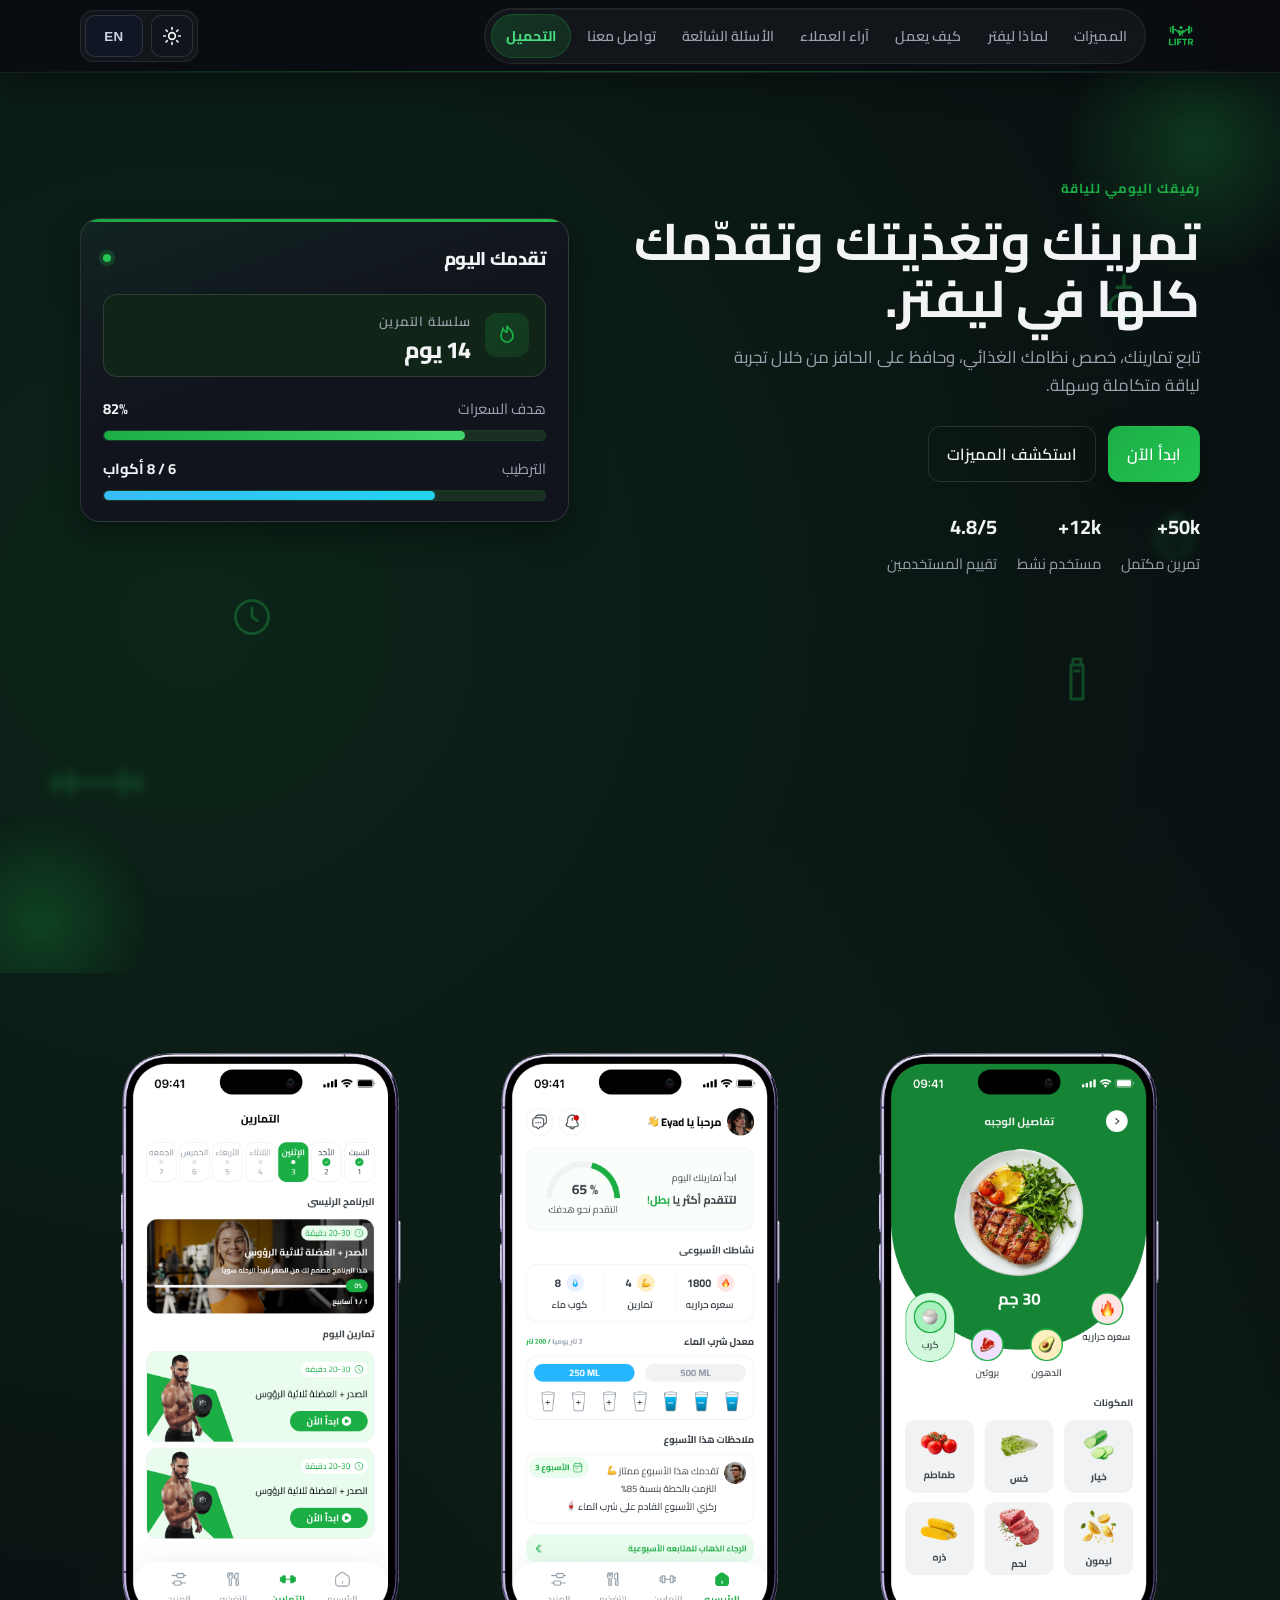
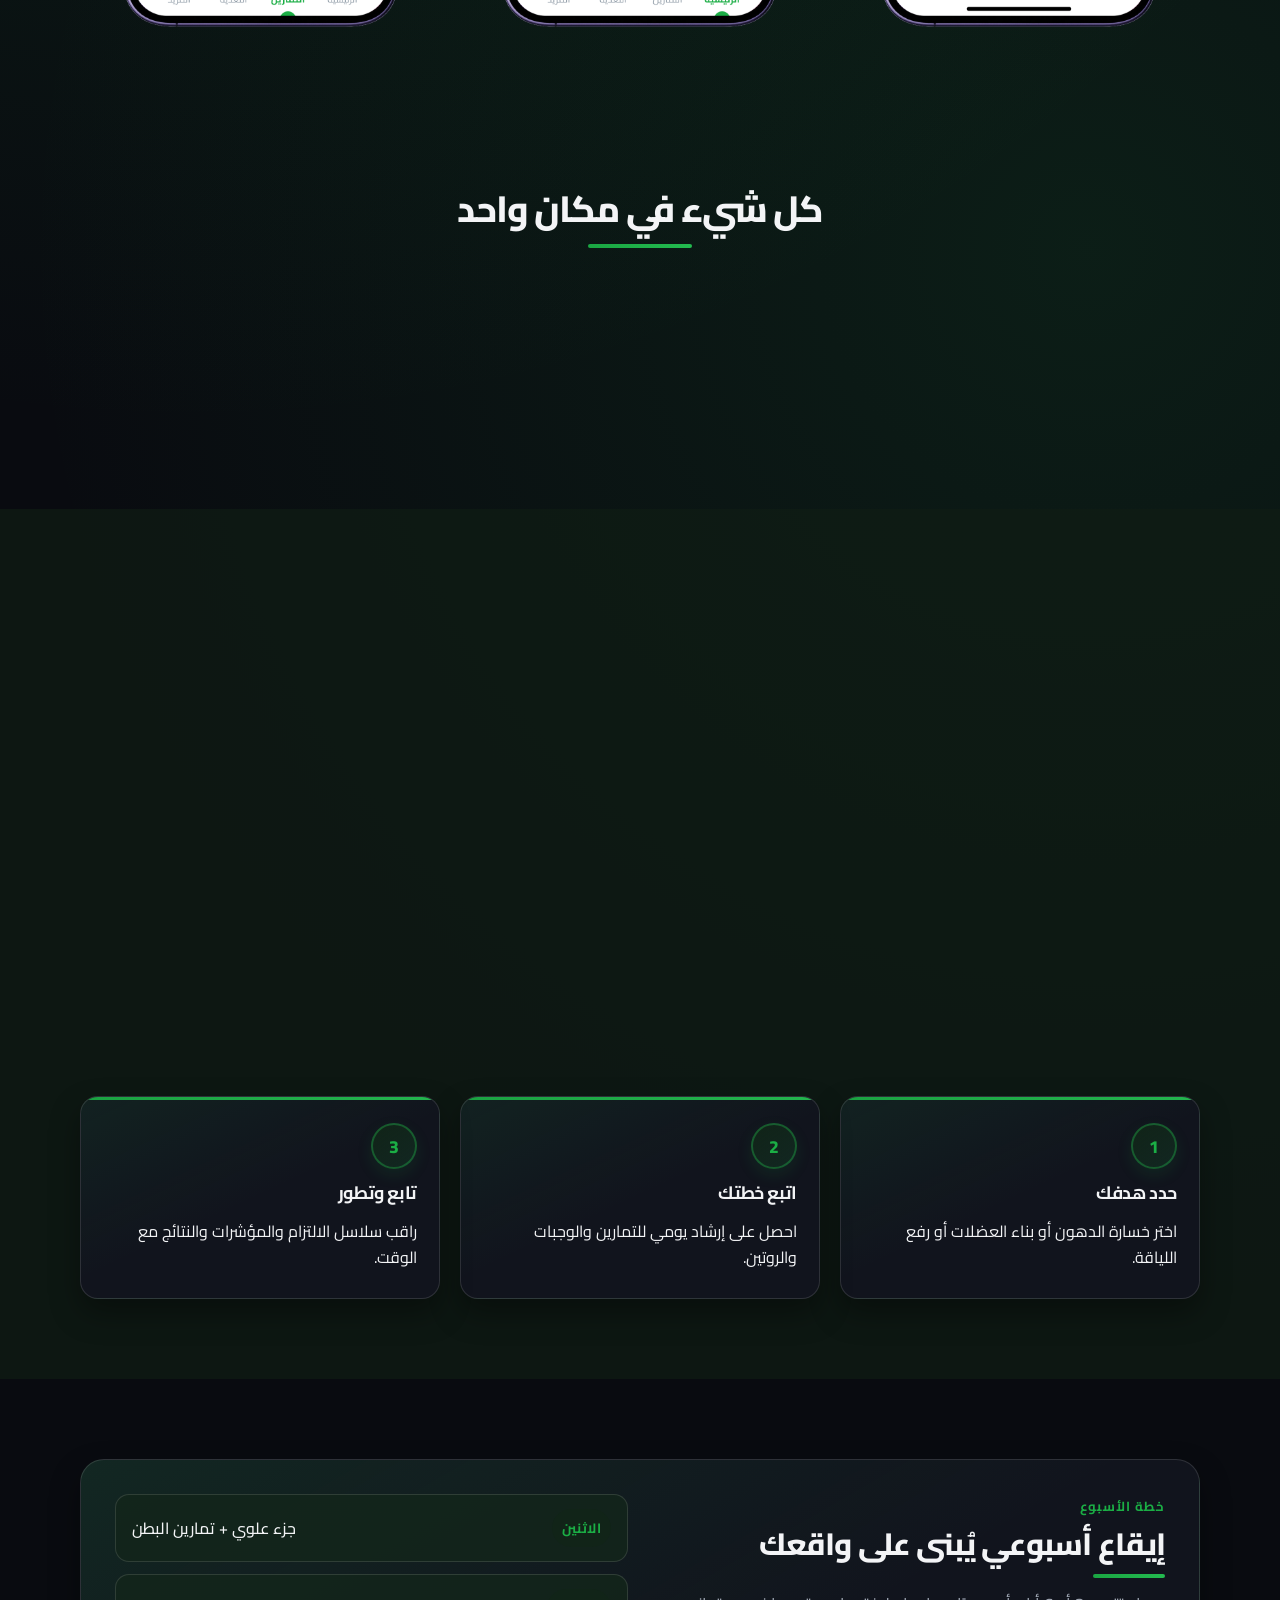
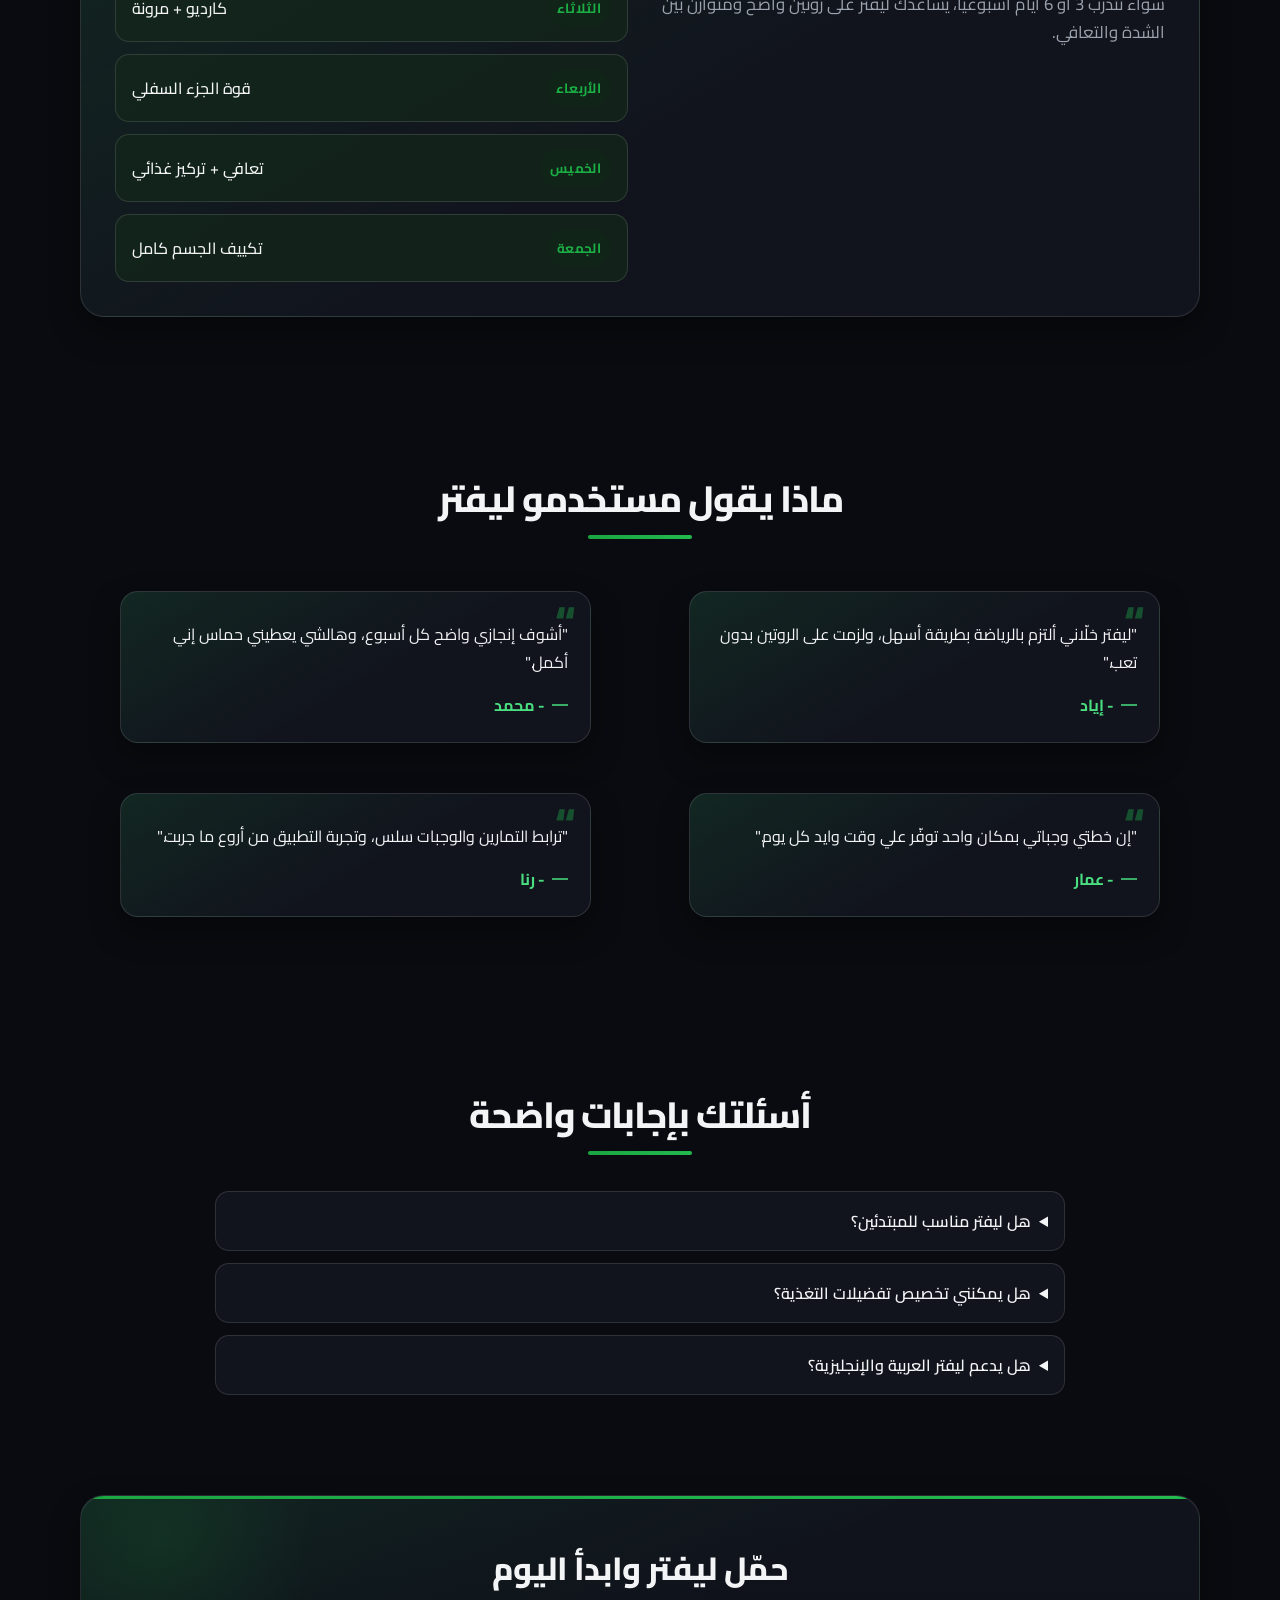
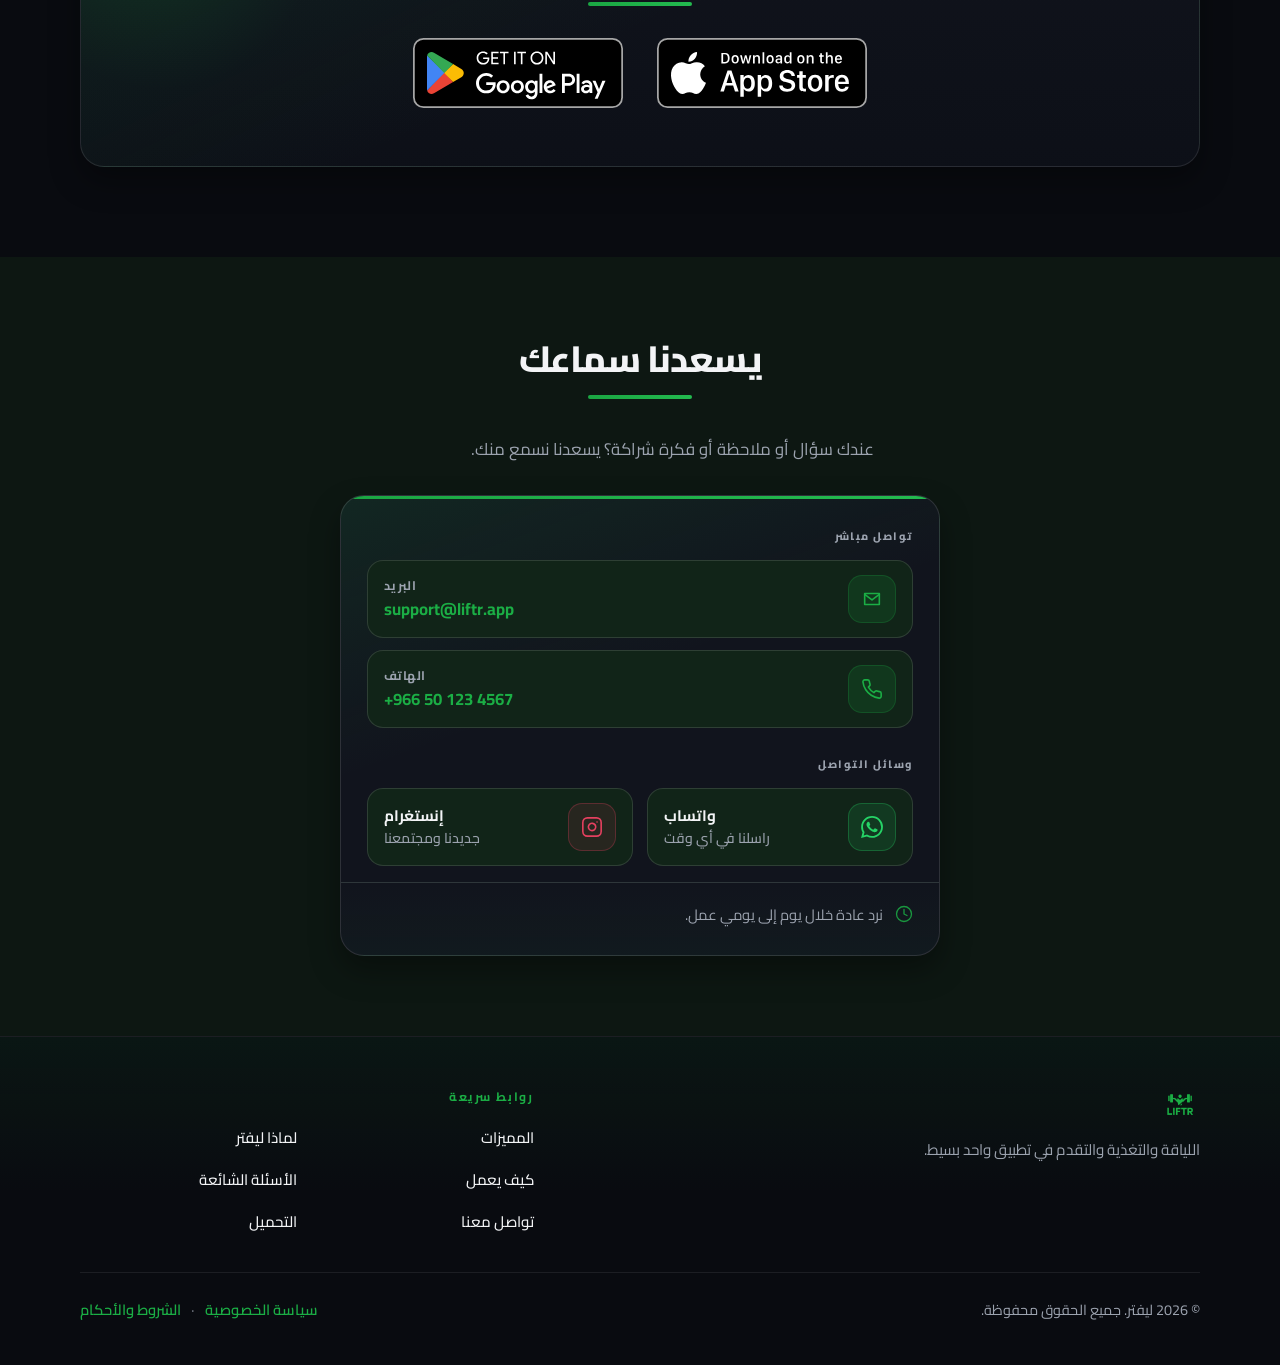
==== commit 3940c6d2: "heading" ====
--- a/index.html
+++ b/index.html
@@ -33,16 +33,18 @@
     <header class="site-header reveal">
       <div class="container nav-wrap">
         <a href="#" class="logo" aria-label="Liftr home">
-          <img src="./assets/logo.png" alt="Liftr logo" />
+          <img src="./assets/logo.png" alt="Liftr logo" width="38" height="38" decoding="async" />
         </a>
-        <nav class="nav" id="navMenu">
-          <a href="#features" data-i18n="navFeatures">Features</a>
-          <a href="#highlights" data-i18n="navHighlights">Highlights</a>
-          <a href="#how-it-works" data-i18n="navHow">How it works</a>
-          <a href="#testimonials" data-i18n="navTestimonials">Testimonials</a>
-          <a href="#faq" data-i18n="navFaq">FAQ</a>
-          <a href="#contact" data-i18n="navContact">Contact</a>
-          <a href="#download" data-i18n="navDownload">Download</a>
+        <nav class="nav" id="navMenu" aria-label="Site navigation">
+          <div class="nav-inner">
+            <a href="#features" data-i18n="navFeatures">Features</a>
+            <a href="#highlights" data-i18n="navHighlights">Highlights</a>
+            <a href="#how-it-works" data-i18n="navHow">How it works</a>
+            <a href="#testimonials" data-i18n="navTestimonials">Testimonials</a>
+            <a href="#faq" data-i18n="navFaq">FAQ</a>
+            <a href="#contact" data-i18n="navContact">Contact</a>
+            <a href="#download" class="nav-link-cta" data-i18n="navDownload">Download</a>
+          </div>
         </nav>
         <div class="header-tools">
           <button type="button" class="theme-toggle" aria-label="Toggle light and dark theme">
--- a/styles.css
+++ b/styles.css
@@ -12,8 +12,10 @@
   --primary-light: #112418;
   --border: rgba(255, 255, 255, 0.12);
   --shadow: 0 14px 30px rgba(0, 0, 0, 0.35);
-  --header-bg: rgba(10, 12, 18, 0.92);
+  --header-bg: rgba(10, 12, 18, 0.88);
   --header-border: rgba(255, 255, 255, 0.08);
+  --header-nav-pill-bg: rgba(255, 255, 255, 0.04);
+  --header-shadow: 0 8px 32px rgba(0, 0, 0, 0.35);
   --body-gradient: radial-gradient(circle at 15% 10%, rgba(27, 174, 69, 0.16), transparent 25%),
     radial-gradient(circle at 85% 30%, rgba(36, 195, 82, 0.1), transparent 24%), #090b10;
   --alt-bg: rgba(16, 30, 21, 0.66);
@@ -53,8 +55,10 @@
   --primary-light: #e9fcee;
   --border: #cfeedd;
   --shadow: 0 10px 25px rgba(27, 174, 69, 0.12);
-  --header-bg: rgba(247, 255, 249, 0.9);
+  --header-bg: rgba(247, 255, 249, 0.92);
   --header-border: #e2f6ea;
+  --header-nav-pill-bg: rgba(27, 174, 69, 0.08);
+  --header-shadow: 0 6px 28px rgba(27, 174, 69, 0.1);
   --body-gradient: linear-gradient(180deg, #f7fff9 0%, #effcf3 100%);
   --alt-bg: #e9fcee;
   --plan-row-bg: #e9fcee;
@@ -112,12 +116,33 @@
   position: sticky;
   top: 0;
   z-index: 100;
-  backdrop-filter: blur(8px);
+  backdrop-filter: blur(14px);
+  -webkit-backdrop-filter: blur(14px);
   background: var(--header-bg);
   border-bottom: 1px solid var(--header-border);
+  box-shadow: var(--header-shadow);
+}
+
+.site-header::after {
+  content: "";
+  position: absolute;
+  inset-inline: 0;
+  bottom: 0;
+  height: 1px;
+  background: linear-gradient(
+    90deg,
+    transparent,
+    rgba(27, 174, 69, 0.35),
+    rgba(36, 195, 82, 0.45),
+    rgba(27, 174, 69, 0.35),
+    transparent
+  );
+  opacity: 0.85;
+  pointer-events: none;
 }
 
 .nav-wrap {
+  position: relative;
   min-height: 72px;
   display: flex;
   align-items: center;
@@ -128,11 +153,26 @@
 .logo {
   display: inline-flex;
   align-items: center;
+  justify-content: center;
   gap: 10px;
   font-size: 1.2rem;
   font-weight: 800;
   letter-spacing: 0.4px;
   color: var(--primary);
+  border-radius: 14px;
+  padding: 6px;
+  margin: -6px;
+  transition: background 0.2s ease, box-shadow 0.2s ease, transform 0.2s ease;
+}
+
+.logo:hover {
+  background: rgba(27, 174, 69, 0.08);
+  box-shadow: 0 0 0 1px rgba(27, 174, 69, 0.15);
+}
+
+.logo:focus-visible {
+  outline: 2px solid var(--primary);
+  outline-offset: 3px;
 }
 
 .logo img {
@@ -143,19 +183,79 @@
 
 .nav {
   display: flex;
-  gap: 24px;
+  align-items: center;
   color: var(--muted);
 }
 
+.nav-inner {
+  display: flex;
+  align-items: center;
+  gap: 2px;
+  padding: 5px 6px;
+  border-radius: 999px;
+  background: var(--header-nav-pill-bg);
+  border: 1px solid var(--header-border);
+  box-shadow: inset 0 1px 0 rgba(255, 255, 255, 0.04);
+}
+
+.nav a {
+  display: inline-flex;
+  align-items: center;
+  justify-content: center;
+  padding: 8px 12px;
+  border-radius: 999px;
+  font-size: 0.88rem;
+  font-weight: 600;
+  letter-spacing: 0.01em;
+  color: var(--muted);
+  transition: color 0.2s ease, background 0.2s ease, transform 0.2s ease;
+  white-space: nowrap;
+}
+
 .nav a:hover {
+  color: var(--text);
+  background: rgba(27, 174, 69, 0.12);
+}
+
+.nav a:focus-visible {
+  outline: 2px solid var(--primary);
+  outline-offset: 2px;
+}
+
+.nav a.nav-link-cta {
+  color: var(--cite-color);
+  font-weight: 700;
+  background: linear-gradient(135deg, rgba(27, 174, 69, 0.22), rgba(36, 195, 82, 0.12));
+  border: 1px solid rgba(27, 174, 69, 0.28);
+  margin-inline-start: 2px;
+  padding-inline: 14px;
+}
+
+.nav a.nav-link-cta:hover {
+  color: #fff;
+  background: linear-gradient(135deg, var(--primary), var(--primary-2));
+  border-color: transparent;
+  transform: translateY(-1px);
+  box-shadow: 0 6px 18px rgba(27, 174, 69, 0.35);
+}
+
+html[data-theme="light"] .nav a.nav-link-cta {
   color: var(--primary);
 }
 
+html[data-theme="light"] .nav a.nav-link-cta:hover {
+  color: #fff;
+}
+
 .header-tools {
   display: flex;
   align-items: center;
-  gap: 10px;
+  gap: 8px;
   margin-inline-start: auto;
+  padding: 4px;
+  border-radius: 14px;
+  background: var(--header-nav-pill-bg);
+  border: 1px solid var(--header-border);
 }
 
 .language-toggle,
@@ -224,20 +324,52 @@
 
 .menu-btn {
   display: none;
-  width: 42px;
-  height: 42px;
+  flex-shrink: 0;
+  width: 44px;
+  height: 44px;
   border: 1px solid var(--border);
-  border-radius: 10px;
-  background: transparent;
+  border-radius: 12px;
+  background: var(--panel);
   cursor: pointer;
-  padding: 8px;
+  padding: 0;
+  flex-direction: column;
+  align-items: center;
+  justify-content: center;
+  gap: 5px;
+  transition: border-color 0.2s ease, background 0.2s ease, box-shadow 0.2s ease;
+}
+
+.menu-btn:hover {
+  border-color: rgba(27, 174, 69, 0.35);
+  box-shadow: 0 4px 14px rgba(27, 174, 69, 0.12);
+}
+
+.menu-btn:focus-visible {
+  outline: 2px solid var(--primary);
+  outline-offset: 3px;
 }
 
 .menu-btn span {
   display: block;
+  width: 18px;
   height: 2px;
-  margin: 5px 0;
+  border-radius: 2px;
   background: var(--menu-icon);
+  transition: transform 0.28s ease, opacity 0.2s ease;
+  transform-origin: center;
+}
+
+.menu-btn.is-open span:nth-child(1) {
+  transform: translateY(7px) rotate(45deg);
+}
+
+.menu-btn.is-open span:nth-child(2) {
+  opacity: 0;
+  transform: scaleX(0);
+}
+
+.menu-btn.is-open span:nth-child(3) {
+  transform: translateY(-7px) rotate(-45deg);
 }
 
 .hero {
@@ -2131,24 +2263,53 @@
 
 @media (max-width: 720px) {
   .menu-btn {
-    display: block;
+    display: flex;
   }
 
   .nav {
     position: absolute;
-    right: 4%;
-    top: 74px;
+    inset-inline-end: 4%;
+    top: calc(100% + 10px);
+    z-index: 101;
     flex-direction: column;
+    align-items: stretch;
     background: var(--nav-mobile-bg);
     border: 1px solid var(--border);
-    border-radius: 12px;
-    min-width: 200px;
-    padding: 12px;
+    border-radius: 16px;
+    min-width: min(280px, 92vw);
+    padding: 10px;
     display: none;
+    box-shadow: var(--shadow);
+    backdrop-filter: blur(12px);
+    -webkit-backdrop-filter: blur(12px);
   }
 
   .nav.open {
     display: flex;
+  }
+
+  .nav-inner {
+    flex-direction: column;
+    align-items: stretch;
+    gap: 4px;
+    padding: 4px;
+    border-radius: 12px;
+    background: transparent;
+    border: 0;
+    box-shadow: none;
+  }
+
+  .nav a {
+    justify-content: flex-start;
+    padding: 12px 14px;
+    white-space: normal;
+    font-size: 0.95rem;
+  }
+
+  .nav a.nav-link-cta {
+    margin-inline-start: 0;
+    justify-content: center;
+    text-align: center;
   }
 
   .cards,
